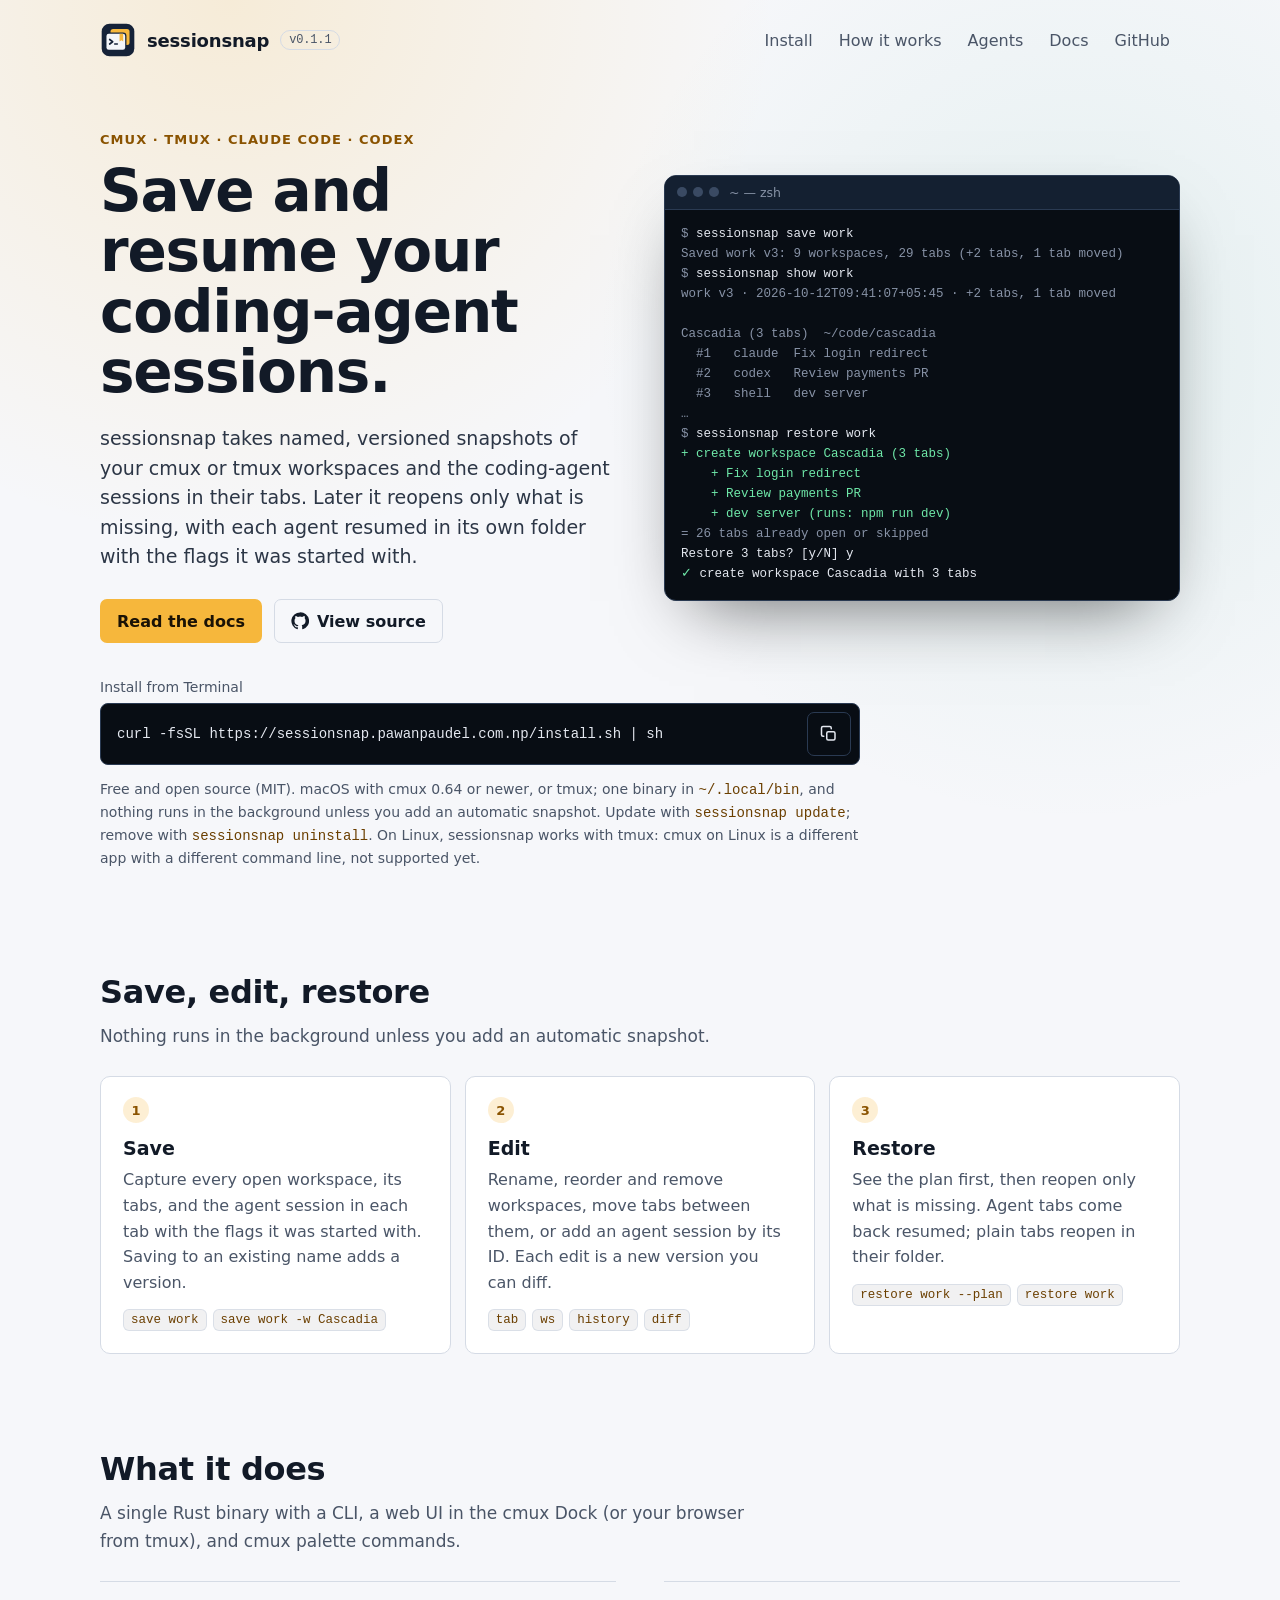
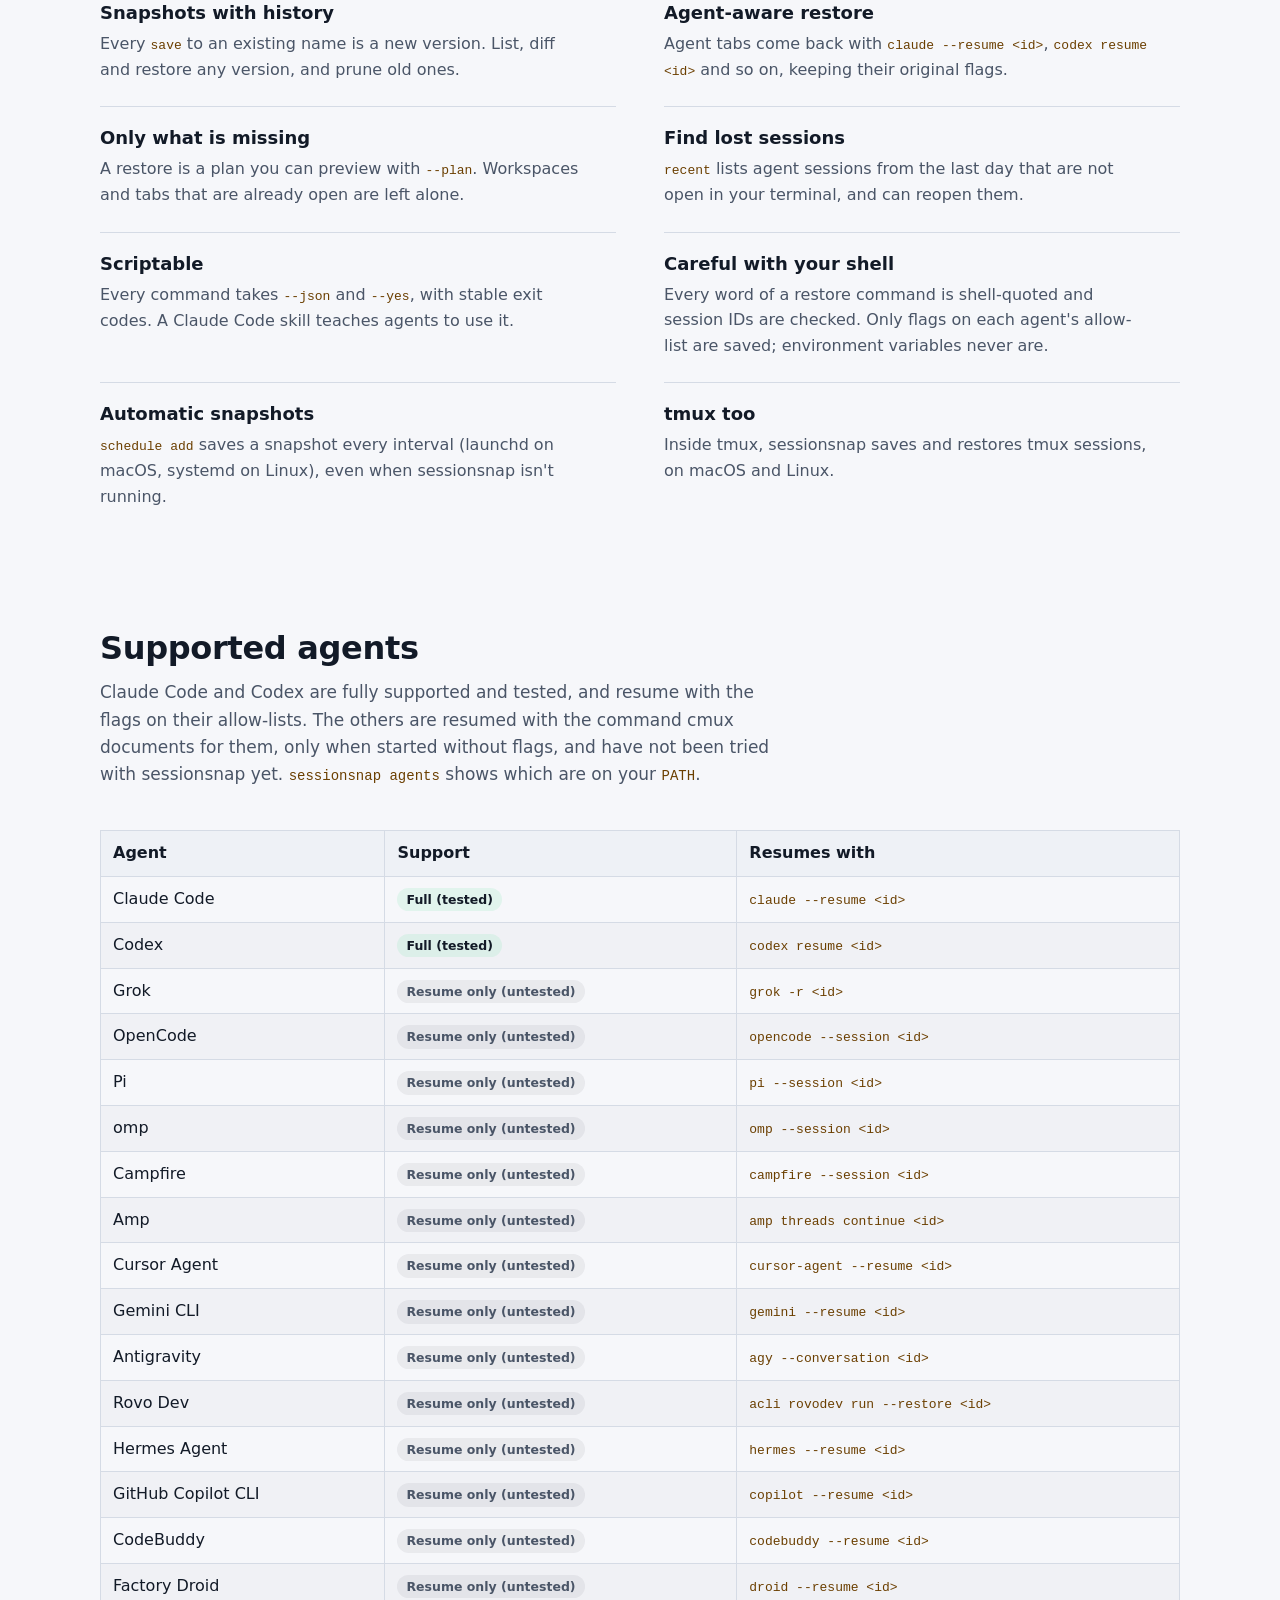
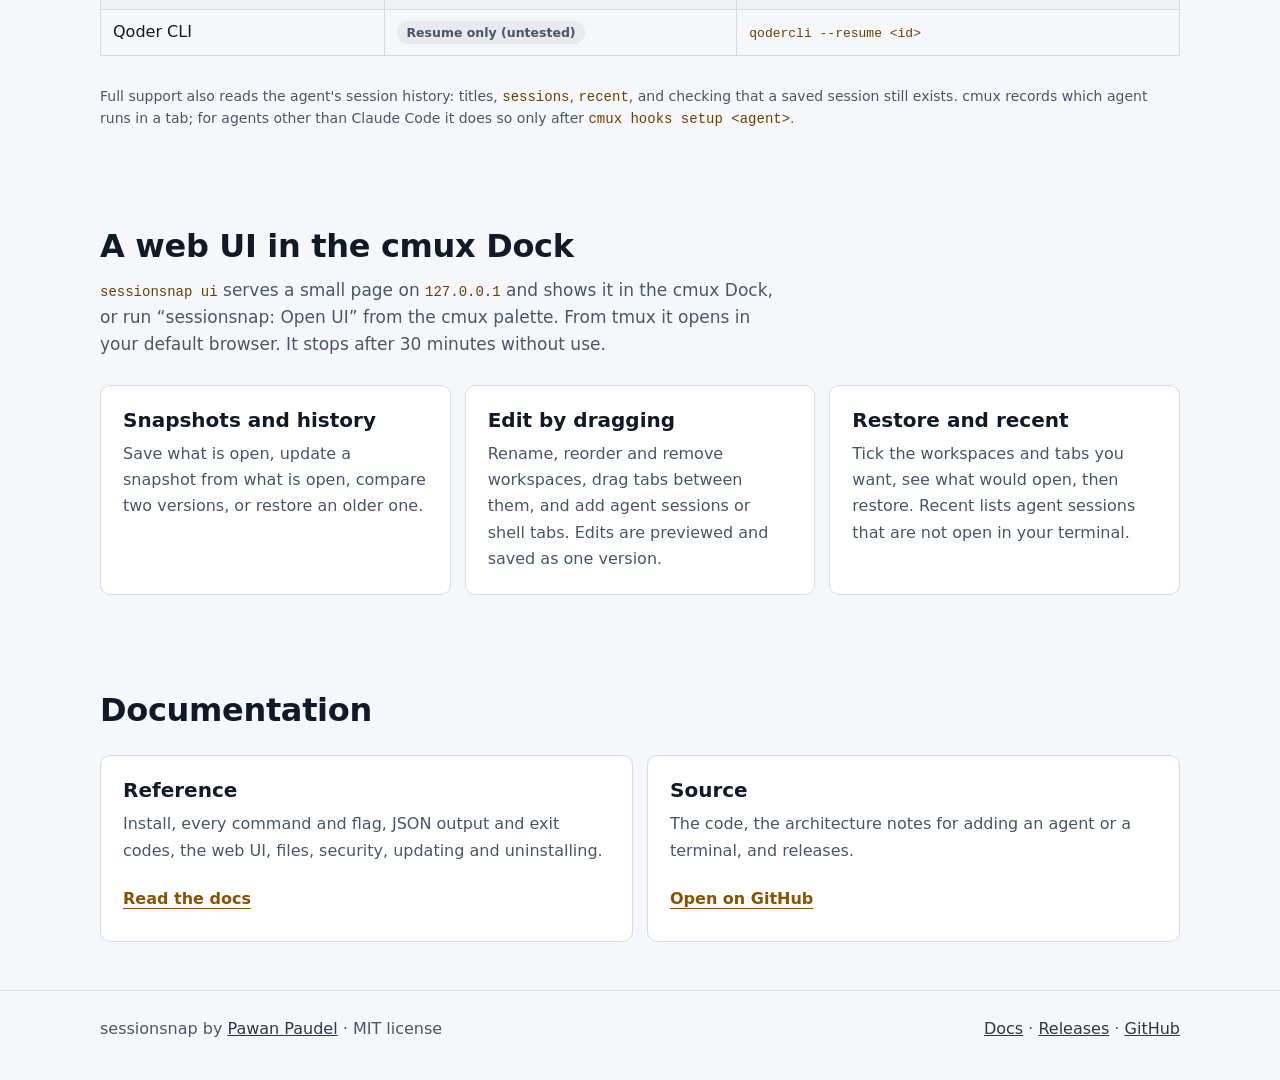
==== site/index.html @ 0aecc68f "chore: release v0.1.1" ====
<!doctype html>
<html lang="en">
  <head>
    <meta charset="utf-8" />
    <meta name="viewport" content="width=device-width, initial-scale=1" />
    <title>sessionsnap — Save and Resume Coding-Agent Sessions in cmux and tmux</title>
    <meta
      name="description"
      content="Save and resume your coding-agent sessions in cmux and tmux. Named, versioned snapshots of your workspaces and tabs that bring back only what is missing, for Claude Code, Codex and more."
    />
    <meta property="og:title" content="sessionsnap — Save and Resume Coding-Agent Sessions in cmux and tmux" />
    <meta
      property="og:description"
      content="Save and resume your coding-agent sessions in cmux and tmux. Named, versioned snapshots of your workspaces and tabs that bring back only what is missing, for Claude Code, Codex and more."
    />
    <meta property="og:type" content="website" />
    <meta property="og:image" content="https://sessionsnap.pawanpaudel.com.np/og.png" />
    <meta name="twitter:card" content="summary_large_image" />
    <meta property="og:url" content="https://sessionsnap.pawanpaudel.com.np/" />
    <link rel="canonical" href="https://sessionsnap.pawanpaudel.com.np/" />
    <meta name="twitter:title" content="sessionsnap — Save and Resume Coding-Agent Sessions in cmux and tmux" />
    <meta name="twitter:description" content="Save and resume your coding-agent sessions in cmux and tmux. Named, versioned snapshots of your workspaces and tabs that bring back only what is missing, for Claude Code, Codex and more." />
    <meta name="twitter:image" content="https://sessionsnap.pawanpaudel.com.np/og.png" />
    <meta property="og:image:alt" content="sessionsnap — save and resume your coding-agent sessions in cmux and tmux" />
    <meta name="theme-color" content="#0d1520" media="(prefers-color-scheme: dark)" />
    <meta name="theme-color" content="#f6f7fa" media="(prefers-color-scheme: light)" />
    <link rel="icon" href="favicon.svg" type="image/svg+xml" />
    <link rel="apple-touch-icon" href="apple-touch-icon.png" />
    <link rel="stylesheet" href="styles.css" />
    <script type="application/ld+json">
    {
      "@context": "https://schema.org",
      "@type": "SoftwareSourceCode",
      "name": "sessionsnap",
      "description": "Save and resume your coding-agent sessions in cmux and tmux. Named, versioned snapshots of your workspaces and tabs that bring back only what is missing, for Claude Code, Codex and more.",
      "url": "https://sessionsnap.pawanpaudel.com.np/",
      "codeRepository": "https://github.com/pawanpaudel93/sessionsnap",
      "license": "https://opensource.org/license/mit",
      "programmingLanguage": "Rust",
      "runtimePlatform": ["cmux", "tmux"],
      "operatingSystem": "macOS, Linux",
      "version": "0.1.1",
      "author": {
        "@type": "Person",
        "name": "Pawan Paudel",
        "url": "https://github.com/pawanpaudel93"
      }
    }
    </script>
  </head>
  <body>
    <a class="skip-link" href="#main">Skip to content</a>
    <header class="shell">
      <nav class="nav" aria-label="Main navigation">
        <a class="brand" href="/">
          <img src="favicon.svg" width="36" height="36" alt="" decoding="async" />
          <span>sessionsnap</span>
          <span class="version" translate="no">v0.1.1</span>
        </a>
        <div class="nav-links">
          <a href="#install">Install</a>
          <a href="#how">How it works</a>
          <a href="#agents">Agents</a>
          <a href="/docs">Docs</a>
          <a class="nav-github" href="https://github.com/pawanpaudel93/sessionsnap">GitHub</a>
        </div>
      </nav>
    </header>

    <main id="main">
      <section class="shell hero hero-split" id="install">
        <div class="hero-inner">
          <p class="eyebrow">cmux · tmux · Claude Code · Codex</p>
          <h1>Save and resume your coding-agent sessions.</h1>
          <p class="hero-copy">
            sessionsnap takes named, versioned snapshots of your cmux or tmux workspaces and the
            coding-agent sessions in their tabs. Later it reopens only what is missing, with each agent resumed in
            its own folder with the flags it was started with.
          </p>
          <div class="actions">
            <a class="button primary" href="/docs">Read the docs</a>
            <a class="button secondary" href="https://github.com/pawanpaudel93/sessionsnap">
              <svg viewBox="0 0 24 24" aria-hidden="true"><path fill="currentColor" d="M12 .5a11.5 11.5 0 0 0-3.64 22.41c.58.1.79-.25.79-.56v-2c-3.2.7-3.88-1.37-3.88-1.37-.52-1.33-1.28-1.69-1.28-1.69-1.05-.72.08-.7.08-.7 1.16.08 1.77 1.19 1.77 1.19 1.03 1.77 2.7 1.26 3.36.96.1-.75.4-1.26.73-1.55-2.55-.29-5.24-1.28-5.24-5.68 0-1.26.45-2.28 1.19-3.09-.12-.29-.52-1.46.11-3.05 0 0 .97-.31 3.17 1.18a11 11 0 0 1 5.77 0c2.2-1.49 3.17-1.18 3.17-1.18.63 1.59.23 2.76.11 3.05.74.81 1.19 1.83 1.19 3.09 0 4.41-2.69 5.38-5.26 5.67.41.36.78 1.06.78 2.14v3.17c0 .31.21.67.8.56A11.5 11.5 0 0 0 12 .5Z"/></svg>
              View source
            </a>
          </div>
        </div>

        <figure class="demo">
          <div class="term-window">
            <div class="term-bar" aria-hidden="true">
              <div class="term-dots"><span></span><span></span><span></span></div>
              <span>~ — zsh</span>
            </div>
            <pre><code translate="no"><span class="prompt">$ </span>sessionsnap save work
<span class="out">Saved work v3: 9 workspaces, 29 tabs (+2 tabs, 1 tab moved)</span>
<span class="step-2"><span class="prompt">$ </span>sessionsnap show work
<span class="out">work v3 · 2026-10-12T09:41:07+05:45 · +2 tabs, 1 tab moved

Cascadia (3 tabs)  ~/code/cascadia
  #1   claude  Fix login redirect
  #2   codex   Review payments PR
  #3   shell   dev server
…</span></span>
<span class="step-3"><span class="prompt">$ </span>sessionsnap restore work
<span class="ok">+ create workspace Cascadia (3 tabs)</span>
<span class="ok">    + Fix login redirect</span>
<span class="ok">    + Review payments PR</span>
<span class="ok">    + dev server (runs: npm run dev)</span>
<span class="out">= 26 tabs already open or skipped</span>
Restore 3 tabs? [y/N] y
<span class="ok">✓</span> create workspace Cascadia with 3 tabs</span></code></pre>
          </div>
          <figcaption class="sr-only">
            Example session: save a snapshot named work with 9 workspaces and 29 tabs, show its
            workspaces and tabs, then restore it. Only the one closed workspace is reopened, with its
            Claude Code and Codex sessions resumed; the 26 tabs already open are left alone.
          </figcaption>
        </figure>

        <div class="hero-install">
          <div class="install">
            <p class="install-label" id="install-label">Install from Terminal</p>
            <div class="command" role="group" aria-labelledby="install-label">
              <code class="desktop-command" translate="no"
                >curl -fsSL https://sessionsnap.pawanpaudel.com.np/install.sh | sh</code
              >
              <code class="mobile-command" translate="no"
                >curl -fsSL https://sessionsnap.<br />pawanpaudel.com.np/install.sh | sh</code
              >
              <button
                class="copy-button"
                type="button"
                title="Copy install command"
                aria-label="Copy install command"
                data-copy-title="Copy install command"
                data-copy-label="Install command copied."
                data-copy="curl -fsSL https://sessionsnap.pawanpaudel.com.np/install.sh | sh"
              >
                <svg class="copy-icon" viewBox="0 0 24 24" aria-hidden="true">
                  <rect x="9" y="9" width="11" height="11" rx="2" fill="none" stroke="currentColor" stroke-width="2" />
                  <path d="M5 15H4a2 2 0 0 1-2-2V4a2 2 0 0 1 2-2h9a2 2 0 0 1 2 2v1" fill="none" stroke="currentColor" stroke-linecap="round" stroke-width="2" />
                </svg>
                <svg class="check-icon" viewBox="0 0 24 24" aria-hidden="true">
                  <path d="M20 6 9 17l-5-5" fill="none" stroke="currentColor" stroke-linecap="round" stroke-linejoin="round" stroke-width="2.4" />
                </svg>
              </button>
            </div>
            <span class="copy-status" aria-live="polite"></span>
          </div>
          <p class="requirements">
            Free and open source (MIT). macOS with cmux 0.64 or newer, or tmux; one binary in
            <code translate="no">~/.local/bin</code>, and nothing runs in the background unless you
            add an automatic snapshot. Update with <code translate="no">sessionsnap update</code>; remove
            with <code translate="no">sessionsnap uninstall</code>. On Linux, sessionsnap works with tmux:
            cmux on Linux is a different app with a different command line, not supported yet.
          </p>
        </div>
      </section>

      <section class="shell section" id="how" aria-labelledby="how-title">
        <div class="section-head">
          <h2 id="how-title">Save, edit, restore</h2>
          <p>Nothing runs in the background unless you add an automatic snapshot.</p>
        </div>
        <ol class="loop">
          <li>
            <h3>Save</h3>
            <p>Capture every open workspace, its tabs, and the agent session in each tab with the flags it was started with. Saving to an existing name adds a version.</p>
            <div class="chips" translate="no"><code>save work</code><code>save work -w Cascadia</code></div>
          </li>
          <li>
            <h3>Edit</h3>
            <p>Rename, reorder and remove workspaces, move tabs between them, or add an agent session by its ID. Each edit is a new version you can diff.</p>
            <div class="chips" translate="no"><code>tab</code><code>ws</code><code>history</code><code>diff</code></div>
          </li>
          <li>
            <h3>Restore</h3>
            <p>See the plan first, then reopen only what is missing. Agent tabs come back resumed; plain tabs reopen in their folder.</p>
            <div class="chips" translate="no"><code>restore work --plan</code><code>restore work</code></div>
          </li>
        </ol>
      </section>

      <section class="shell section" id="features" aria-labelledby="features-title">
        <div class="section-head">
          <h2 id="features-title">What it does</h2>
          <p>A single Rust binary with a CLI, a web UI in the cmux Dock (or your browser from tmux), and cmux palette commands.</p>
        </div>
        <dl class="feature-list">
          <div>
            <dt>Snapshots with history</dt>
            <dd>Every <code translate="no">save</code> to an existing name is a new version. List, diff and restore any version, and prune old ones.</dd>
          </div>
          <div>
            <dt>Agent-aware restore</dt>
            <dd>Agent tabs come back with <code translate="no">claude --resume &lt;id&gt;</code>, <code translate="no">codex resume &lt;id&gt;</code> and so on, keeping their original flags.</dd>
          </div>
          <div>
            <dt>Only what is missing</dt>
            <dd>A restore is a plan you can preview with <code translate="no">--plan</code>. Workspaces and tabs that are already open are left alone.</dd>
          </div>
          <div>
            <dt>Find lost sessions</dt>
            <dd><code translate="no">recent</code> lists agent sessions from the last day that are not open in your terminal, and can reopen them.</dd>
          </div>
          <div>
            <dt>Scriptable</dt>
            <dd>Every command takes <code translate="no">--json</code> and <code translate="no">--yes</code>, with stable exit codes. A Claude Code skill teaches agents to use it.</dd>
          </div>
          <div>
            <dt>Careful with your shell</dt>
            <dd>Every word of a restore command is shell-quoted and session IDs are checked. Only flags on each agent's allow-list are saved; environment variables never are.</dd>
          </div>
          <div>
            <dt>Automatic snapshots</dt>
            <dd><code translate="no">schedule add</code> saves a snapshot every interval (launchd on macOS, systemd on Linux), even when sessionsnap isn't running.</dd>
          </div>
          <div>
            <dt>tmux too</dt>
            <dd>Inside tmux, sessionsnap saves and restores tmux sessions, on macOS and Linux.</dd>
          </div>
        </dl>
      </section>

      <section class="shell section" id="agents" aria-labelledby="agents-title">
        <div class="section-head">
          <h2 id="agents-title">Supported agents</h2>
          <p>
            Claude Code and Codex are fully supported and tested, and resume with the flags on their
            allow-lists. The others are resumed with the command cmux documents for them, only when
            started without flags, and have not been tried with sessionsnap yet.
            <code translate="no">sessionsnap agents</code> shows which are on your <code translate="no">PATH</code>.
          </p>
        </div>
        <div class="table-wrap">
          <table class="data-table">
            <thead>
              <tr><th scope="col">Agent</th><th scope="col">Support</th><th scope="col">Resumes with</th></tr>
            </thead>
            <tbody>
              <tr><td>Claude Code</td><td><span class="badge full">Full (tested)</span></td><td><code translate="no">claude --resume &lt;id&gt;</code></td></tr>
              <tr><td>Codex</td><td><span class="badge full">Full (tested)</span></td><td><code translate="no">codex resume &lt;id&gt;</code></td></tr>
              <tr><td>Grok</td><td><span class="badge resume">Resume only (untested)</span></td><td><code translate="no">grok -r &lt;id&gt;</code></td></tr>
              <tr><td>OpenCode</td><td><span class="badge resume">Resume only (untested)</span></td><td><code translate="no">opencode --session &lt;id&gt;</code></td></tr>
              <tr><td>Pi</td><td><span class="badge resume">Resume only (untested)</span></td><td><code translate="no">pi --session &lt;id&gt;</code></td></tr>
              <tr><td>omp</td><td><span class="badge resume">Resume only (untested)</span></td><td><code translate="no">omp --session &lt;id&gt;</code></td></tr>
              <tr><td>Campfire</td><td><span class="badge resume">Resume only (untested)</span></td><td><code translate="no">campfire --session &lt;id&gt;</code></td></tr>
              <tr><td>Amp</td><td><span class="badge resume">Resume only (untested)</span></td><td><code translate="no">amp threads continue &lt;id&gt;</code></td></tr>
              <tr><td>Cursor Agent</td><td><span class="badge resume">Resume only (untested)</span></td><td><code translate="no">cursor-agent --resume &lt;id&gt;</code></td></tr>
              <tr><td>Gemini CLI</td><td><span class="badge resume">Resume only (untested)</span></td><td><code translate="no">gemini --resume &lt;id&gt;</code></td></tr>
              <tr><td>Antigravity</td><td><span class="badge resume">Resume only (untested)</span></td><td><code translate="no">agy --conversation &lt;id&gt;</code></td></tr>
              <tr><td>Rovo Dev</td><td><span class="badge resume">Resume only (untested)</span></td><td><code translate="no">acli rovodev run --restore &lt;id&gt;</code></td></tr>
              <tr><td>Hermes Agent</td><td><span class="badge resume">Resume only (untested)</span></td><td><code translate="no">hermes --resume &lt;id&gt;</code></td></tr>
              <tr><td>GitHub Copilot CLI</td><td><span class="badge resume">Resume only (untested)</span></td><td><code translate="no">copilot --resume &lt;id&gt;</code></td></tr>
              <tr><td>CodeBuddy</td><td><span class="badge resume">Resume only (untested)</span></td><td><code translate="no">codebuddy --resume &lt;id&gt;</code></td></tr>
              <tr><td>Factory Droid</td><td><span class="badge resume">Resume only (untested)</span></td><td><code translate="no">droid --resume &lt;id&gt;</code></td></tr>
              <tr><td>Qoder CLI</td><td><span class="badge resume">Resume only (untested)</span></td><td><code translate="no">qodercli --resume &lt;id&gt;</code></td></tr>
            </tbody>
          </table>
        </div>
        <p class="requirements">
          Full support also reads the agent's session history: titles, <code translate="no">sessions</code>,
          <code translate="no">recent</code>, and checking that a saved session still exists. cmux records
          which agent runs in a tab; for agents other than Claude Code it does so only after
          <code translate="no">cmux hooks setup &lt;agent&gt;</code>.
        </p>
      </section>

      <section class="shell section" id="web-ui" aria-labelledby="ui-title">
        <div class="section-head">
          <h2 id="ui-title">A web UI in the cmux Dock</h2>
          <p>
            <code translate="no">sessionsnap ui</code> serves a small page on
            <code translate="no">127.0.0.1</code> and shows it in the cmux Dock, or run
            “sessionsnap: Open UI” from the cmux palette. From tmux it opens in your default browser.
            It stops after 30 minutes without use.
          </p>
        </div>
        <div class="grid">
          <div class="card">
            <h3>Snapshots and history</h3>
            <p>Save what is open, update a snapshot from what is open, compare two versions, or restore an older one.</p>
          </div>
          <div class="card">
            <h3>Edit by dragging</h3>
            <p>Rename, reorder and remove workspaces, drag tabs between them, and add agent sessions or shell tabs. Edits are previewed and saved as one version.</p>
          </div>
          <div class="card">
            <h3>Restore and recent</h3>
            <p>Tick the workspaces and tabs you want, see what would open, then restore. Recent lists agent sessions that are not open in your terminal.</p>
          </div>
        </div>
      </section>

      <section class="shell section" aria-labelledby="docs-title">
        <div class="section-head">
          <h2 id="docs-title">Documentation</h2>
        </div>
        <div class="grid two">
          <div class="card">
            <h3>Reference</h3>
            <p>Install, every command and flag, JSON output and exit codes, the web UI, files, security, updating and uninstalling.</p>
            <p class="card-action"><a href="/docs">Read the docs</a></p>
          </div>
          <div class="card">
            <h3>Source</h3>
            <p>The code, the architecture notes for adding an agent or a terminal, and releases.</p>
            <p class="card-action"><a href="https://github.com/pawanpaudel93/sessionsnap">Open on GitHub</a></p>
          </div>
        </div>
      </section>
    </main>

    <footer>
      <div class="shell">
        <span>sessionsnap by <a href="https://github.com/pawanpaudel93">Pawan Paudel</a> · MIT license</span>
        <span>
          <a href="/docs">Docs</a>
          ·
          <a href="https://github.com/pawanpaudel93/sessionsnap/releases">Releases</a>
          ·
          <a class="nav-github" href="https://github.com/pawanpaudel93/sessionsnap">GitHub</a>
        </span>
      </div>
    </footer>
    <script src="script.js"></script>
  </body>
</html>
---- site/styles.css ----
:root {
  color-scheme: light dark;
  --bg: #0d1520;
  --panel: #142031;
  --panel-soft: #111b29;
  --line: #2a3a52;
  --line-soft: rgba(42, 58, 82, 0.6);
  --text: #f3f5f9;
  --muted: #a5afc0;
  --soft: #c9d0dc;
  --hover: rgba(255, 255, 255, 0.06);
  --stripe: rgba(255, 255, 255, 0.03);
  --accent: #f6b73c;
  /* Amber reserved for text: a lighter tone on dark, a darker one on light, so small
     text stays above 4.5:1. */
  --accent-text: #f8c766;
  --accent-soft: rgba(246, 183, 60, 0.14);
  --accent-ink: #1a1205;
  --inline-code: #ffe2a6;
  --glow-a: rgba(246, 183, 60, 0.12);
  --glow-b: rgba(95, 184, 166, 0.08);
  --nav-panel: rgba(20, 32, 49, 0.72);
  /* Terminals stay dark in both themes. */
  --term-bg: #080d14;
  --term-line: #2a3a52;
  --term-bar: #142031;
  --term-text: #e4e8f0;
  --term-dim: #8792a6;
  --term-ok: #6ee7a8;
  --term-warn: #f8c766;
  --mono: "SFMono-Regular", "SF Mono", ui-monospace, Menlo, Consolas, "Liberation Mono", monospace;
  font-family:
    Inter, ui-sans-serif, system-ui, -apple-system, BlinkMacSystemFont,
    "Segoe UI", sans-serif;
}

@media (prefers-color-scheme: light) {
  :root {
    --bg: #f6f7fa;
    --panel: #ffffff;
    --panel-soft: #eef1f6;
    --line: #d5dbe5;
    --line-soft: rgba(213, 219, 229, 0.8);
    --text: #121a27;
    --muted: #4a5567;
    --soft: #2c3646;
    --hover: rgba(18, 26, 39, 0.06);
    --stripe: rgba(18, 26, 39, 0.025);
    --accent-text: #8a5300;
    --accent-soft: rgba(246, 183, 60, 0.22);
    --inline-code: #6b3f00;
    --glow-a: rgba(246, 183, 60, 0.18);
    --glow-b: rgba(95, 184, 166, 0.12);
    --nav-panel: rgba(255, 255, 255, 0.85);
  }
}

* {
  box-sizing: border-box;
}

html {
  background: var(--bg);
  scroll-behavior: smooth;
}

body {
  margin: 0;
  background:
    radial-gradient(circle at 18% 0%, var(--glow-a), transparent 34rem),
    radial-gradient(circle at 84% 8%, var(--glow-b), transparent 30rem),
    var(--bg);
  color: var(--text);
  overflow-x: hidden;
  -webkit-tap-highlight-color: rgba(246, 183, 60, 0.24);
}

a {
  color: inherit;
}

a,
.button,
.copy-button {
  touch-action: manipulation;
}

a:focus-visible,
.button:focus-visible,
.copy-button:focus-visible {
  border-radius: 7px;
  outline: 2px solid var(--accent);
  outline-offset: 3px;
}

.skip-link {
  background: var(--accent);
  border-radius: 7px;
  color: var(--accent-ink);
  font-weight: 700;
  left: 16px;
  padding: 10px 14px;
  position: absolute;
  text-decoration: none;
  top: 14px;
  transform: translateY(-160%);
  transition: transform 160ms ease;
  z-index: 10;
}

.skip-link:focus-visible {
  transform: translateY(0);
}

.shell {
  margin: 0 auto;
  width: min(1080px, calc(100% - 32px));
}

/* ---- Nav ---- */

.nav {
  align-items: center;
  display: flex;
  gap: 20px;
  justify-content: space-between;
  padding: 22px 0;
}

.brand {
  align-items: center;
  display: inline-flex;
  font-size: 18px;
  font-weight: 750;
  gap: 11px;
  letter-spacing: -0.01em;
  text-decoration: none;
}

.brand img {
  display: block;
  height: 36px;
  width: 36px;
}

.version {
  border: 1px solid var(--line);
  border-radius: 999px;
  color: var(--muted);
  font-family: var(--mono);
  font-size: 12px;
  font-weight: 500;
  padding: 2px 8px;
}

.nav-links {
  align-items: center;
  display: flex;
  gap: 6px;
}

.nav-links a {
  border-radius: 6px;
  color: var(--muted);
  padding: 8px 10px;
  text-decoration: none;
  transition: background 160ms ease, color 160ms ease;
}

.nav-links a:hover {
  background: var(--hover);
  color: var(--text);
}

.nav-links a[aria-current="page"] {
  background: var(--accent-soft);
  color: var(--text);
}

#install,
.section[id],
.doc-section {
  /* Anchor jumps land below the nav with breathing room. */
  scroll-margin-top: 80px;
}

/* ---- Hero ---- */

.hero {
  padding: 52px 0 56px;
}

.hero.compact {
  padding-bottom: 28px;
}

.hero-inner {
  max-width: 760px;
}

.eyebrow {
  color: var(--accent-text);
  font-size: 13px;
  font-weight: 800;
  letter-spacing: 0.08em;
  margin: 0 0 14px;
  text-transform: uppercase;
}

.eyebrow a {
  text-underline-offset: 3px;
}

h1 {
  font-size: clamp(40px, 7vw, 68px);
  letter-spacing: -0.02em;
  line-height: 1.02;
  margin: 0 0 22px;
  overflow-wrap: anywhere;
  text-wrap: balance;
}

.hero-split h1 {
  font-size: clamp(38px, 5vw, 58px);
  line-height: 1.04;
}

.hero-copy {
  color: var(--soft);
  font-size: 19px;
  line-height: 1.55;
  margin: 0 0 28px;
  max-width: 640px;
}

.hero-copy code {
  font-size: 0.85em;
}

.actions {
  align-items: center;
  display: flex;
  flex-wrap: wrap;
  gap: 12px;
}

.button {
  align-items: center;
  border: 1px solid transparent;
  border-radius: 7px;
  display: inline-flex;
  font-weight: 700;
  gap: 8px;
  min-height: 44px;
  padding: 0 16px;
  text-decoration: none;
  transition:
    filter 180ms ease,
    transform 120ms ease,
    background 180ms ease;
}

.button.primary {
  background: var(--accent);
  color: var(--accent-ink);
}

.button.secondary {
  border-color: var(--line);
  color: var(--text);
}

.button.secondary:hover {
  background: var(--hover);
}

.button:hover {
  filter: brightness(1.05);
}

.button:active {
  transform: translateY(1px);
}

.button.primary:focus-visible {
  /* The shared outline is amber-on-amber against this fill, so switch it to
     the text colour and add an inner ring. */
  box-shadow: inset 0 0 0 2px var(--accent-ink);
  outline-color: var(--text);
}

.button svg {
  height: 18px;
  width: 18px;
}

.requirements {
  color: var(--muted);
  font-size: 14px;
  line-height: 1.55;
  margin: 14px 0 0;
}

.install {
  container-type: inline-size;
  margin-top: 26px;
  max-width: 760px;
}

.install-label {
  color: var(--muted);
  font-size: 14px;
  margin: 0 0 8px;
}

/* ---- Code ---- */

.command {
  align-items: center;
  background: var(--term-bg);
  border: 1px solid var(--term-line);
  border-radius: 8px;
  display: grid;
  gap: 12px;
  grid-template-columns: minmax(0, 1fr) auto;
  padding: 8px 8px 8px 16px;
}

code {
  color: var(--inline-code);
  font-family: var(--mono);
  font-size: 14px;
  font-variant-numeric: tabular-nums;
}

.command code,
.code-panel code,
.term-window code {
  color: var(--term-text);
}

.prompt {
  color: var(--term-dim);
  user-select: none;
}

.comment {
  color: var(--term-dim);
}

.command code {
  display: block;
  overflow-x: auto;
  scrollbar-width: thin;
  white-space: nowrap;
}

.command .mobile-command {
  display: none;
}

.copy-button {
  align-items: center;
  background: transparent;
  border: 1px solid var(--term-line);
  border-radius: 7px;
  color: var(--term-text);
  cursor: pointer;
  display: inline-flex;
  flex: none;
  height: 44px;
  justify-content: center;
  padding: 0;
  transition:
    background 180ms ease,
    border-color 180ms ease,
    color 180ms ease;
  width: 44px;
}

.copy-button:hover {
  background: rgba(255, 255, 255, 0.08);
}

.copy-button svg {
  height: 18px;
  width: 18px;
}

.copy-button .check-icon {
  display: none;
}

.copy-button.is-copied {
  border-color: rgba(110, 231, 168, 0.7);
  color: var(--term-ok);
}

.copy-button.is-copied .copy-icon {
  display: none;
}

.copy-button.is-copied .check-icon {
  display: block;
}

.copy-status,
.sr-only {
  border: 0;
  clip: rect(0 0 0 0);
  clip-path: inset(50%);
  height: 1px;
  margin: -1px;
  overflow: hidden;
  padding: 0;
  position: absolute;
  white-space: nowrap;
  width: 1px;
}

.code-panel {
  background: var(--term-bg);
  border: 1px solid var(--term-line);
  border-radius: 8px;
  margin: 16px 0;
  max-width: 100%;
  overflow: hidden;
  position: relative;
}

.code-panel pre {
  margin: 0;
  max-width: 100%;
  overflow-x: auto;
  padding: 15px 64px 15px 16px;
  scrollbar-width: thin;
}

.code-panel code {
  display: block;
  font-size: 13.5px;
  line-height: 1.6;
  white-space: pre;
}

/* script.js adds a copy button to each code panel. */
.code-panel .copy-button {
  background: var(--term-bg);
  height: 36px;
  opacity: 0.75;
  position: absolute;
  right: 8px;
  top: 8px;
  width: 36px;
}

.code-panel:hover .copy-button,
.code-panel .copy-button:focus-visible,
.code-panel .copy-button.is-copied {
  opacity: 1;
}

.code-panel .copy-button svg {
  height: 16px;
  width: 16px;
}

/* Output lines in terminal samples. */
.out {
  color: var(--term-dim);
}

.ok {
  color: var(--term-ok);
}

.hl {
  color: var(--term-warn);
}

/* ---- Sections ---- */

.section {
  padding: 48px 0;
}

.section-head {
  margin-bottom: 26px;
  max-width: 680px;
}

.section h2,
.doc-section h2 {
  font-size: 32px;
  letter-spacing: -0.01em;
  margin: 0 0 12px;
  text-wrap: balance;
}

.section-head p {
  color: var(--muted);
  font-size: 17px;
  line-height: 1.6;
  margin: 0;
}

.grid {
  display: grid;
  gap: 14px;
  grid-template-columns: repeat(3, minmax(0, 1fr));
}

.grid.two {
  grid-template-columns: repeat(2, minmax(0, 1fr));
}

.card {
  background: var(--panel);
  border: 1px solid var(--line);
  border-radius: 10px;
  display: flex;
  flex-direction: column;
  min-width: 0;
  padding: 22px;
}

.card h3 {
  font-size: 20px;
  margin: 0 0 9px;
}

.card p,
.doc-section p,
.doc-section li {
  color: var(--muted);
  line-height: 1.65;
}

.doc-section p,
.doc-section ul,
.doc-section ol {
  /* Cap the measure for readability on wide viewports. */
  max-width: 72ch;
}

.card p {
  margin: 0;
}

.card ul {
  color: var(--muted);
  line-height: 1.6;
  margin: 12px 0 0;
  padding-left: 20px;
}

.card-action {
  margin-top: auto !important;
  padding-top: 16px;
}

.card-action a,
.inline-link,
.section-head p a,
.card p a,
.doc-section p a,
.doc-section li a,
.doc-section td a {
  color: var(--accent-text);
  font-weight: 650;
  text-decoration-thickness: 1px;
  text-underline-offset: 4px;
}

.card-action a {
  border-radius: 6px;
  display: inline-flex;
  font-weight: 700;
  padding: 6px 0;
}

/* ---- The save → edit → restore loop: three numbered steps ---- */

.loop {
  counter-reset: step;
  display: grid;
  gap: 14px;
  grid-template-columns: repeat(3, minmax(0, 1fr));
  list-style: none;
  margin: 0;
  padding: 0;
}

.loop li {
  background: var(--panel);
  border: 1px solid var(--line);
  border-radius: 10px;
  counter-increment: step;
  min-width: 0;
  padding: 20px 22px 22px;
}

.loop li::before {
  align-items: center;
  background: var(--accent-soft);
  border-radius: 999px;
  color: var(--accent-text);
  content: counter(step);
  display: inline-flex;
  font-size: 13px;
  font-weight: 800;
  height: 26px;
  justify-content: center;
  margin-bottom: 14px;
  width: 26px;
}

.loop h3 {
  font-size: 19px;
  margin: 0 0 8px;
}

.loop p {
  color: var(--muted);
  line-height: 1.6;
  margin: 0 0 14px;
}

.chips {
  display: flex;
  flex-wrap: wrap;
  gap: 6px;
}

.chips code {
  background: var(--hover);
  border: 1px solid var(--line-soft);
  border-radius: 6px;
  font-size: 12.5px;
  padding: 3px 7px;
}

/* ---- Feature list: a two-column definition list, not a card grid ---- */

.feature-list {
  display: grid;
  gap: 0 48px;
  grid-template-columns: repeat(2, minmax(0, 1fr));
  margin: 0;
}

.feature-list > div {
  border-top: 1px solid var(--line);
  padding: 20px 0 24px;
}

.feature-list dt {
  font-size: 18px;
  font-weight: 700;
  margin-bottom: 8px;
}

.feature-list dd {
  color: var(--muted);
  line-height: 1.6;
  margin: 0;
  max-width: 48ch;
}

.feature-list dd code {
  font-size: 13px;
}

/* ---- Tables ---- */

.table-wrap {
  max-width: 100%;
  overflow-x: auto;
}

.data-table {
  border-collapse: collapse;
  color: var(--muted);
  margin: 16px 0;
  width: 100%;
}

.data-table th,
.data-table td {
  border: 1px solid var(--line);
  line-height: 1.55;
  padding: 10px 12px;
  text-align: left;
  vertical-align: top;
}

.data-table tbody tr:nth-child(even) {
  background: var(--stripe);
}

.data-table th {
  background: var(--panel-soft);
  color: var(--text);
}

.data-table td:first-child {
  color: var(--text);
}

.data-table code {
  font-size: 13px;
}

.data-table td:first-child code {
  white-space: nowrap;
}

.badge {
  border-radius: 999px;
  display: inline-block;
  font-size: 12.5px;
  font-weight: 700;
  padding: 2px 9px;
  white-space: nowrap;
}

.badge.full {
  background: rgba(110, 231, 168, 0.16);
  color: var(--text);
}

.badge.resume {
  background: var(--hover);
  color: var(--muted);
}

/* ---- Doc pages ---- */

.doc-layout {
  display: grid;
  gap: 40px;
  grid-template-columns: minmax(0, 1fr) 220px;
  padding-bottom: 56px;
}

.doc-main {
  grid-column: 1;
  grid-row: 1;
  min-width: 0;
}

.doc-nav {
  align-self: start;
  background: var(--nav-panel);
  border: 1px solid var(--line);
  border-radius: 10px;
  grid-column: 2;
  grid-row: 1;
  max-height: calc(100vh - 36px);
  overflow-y: auto;
  padding: 16px;
  position: sticky;
  top: 18px;
}

.doc-nav strong {
  display: block;
  font-size: 14px;
  margin-bottom: 8px;
}

.doc-nav a {
  border-radius: 6px;
  color: var(--muted);
  display: block;
  font-size: 14.5px;
  padding: 7px 8px;
  text-decoration: none;
  transition: background 160ms ease, color 160ms ease;
}

.doc-nav a:hover {
  background: var(--hover);
  color: var(--text);
}

.doc-nav a.is-active {
  background: var(--accent-soft);
  color: var(--text);
}

.doc-section {
  margin-bottom: 44px;
}

.doc-section h3 {
  font-size: 20px;
  margin: 28px 0 10px;
}

.doc-section + .doc-section {
  border-top: 1px solid var(--line-soft);
  padding-top: 38px;
}

.doc-section ul,
.doc-section ol {
  padding-left: 20px;
}

.doc-section li + li {
  margin-top: 6px;
}

.doc-section strong {
  color: var(--text);
}

.callout {
  background: var(--accent-soft);
  border: 1px solid rgba(246, 183, 60, 0.45);
  border-radius: 8px;
  margin: 16px 0;
  max-width: 72ch;
  padding: 12px 16px;
}

.callout p {
  color: var(--soft);
  margin: 0;
}

/* ---- Footer ---- */

footer {
  border-top: 1px solid var(--line);
  color: var(--muted);
  padding: 28px 0 42px;
}

footer .shell {
  display: flex;
  flex-wrap: wrap;
  gap: 12px;
  justify-content: space-between;
}

footer a {
  color: var(--soft);
}

/* ---- Home hero: copy on the left, a terminal session on the right ---- */

.hero-split {
  align-items: center;
  display: grid;
  gap: 48px;
  grid-template-columns: minmax(0, 1fr) minmax(0, 1fr);
  row-gap: 36px;
}

.demo {
  margin: 0;
  min-width: 0;
}

/* The install row spans both hero columns so the one-liner fits on one line. */
.hero-install {
  grid-column: 1 / -1;
  min-width: 0;
}

.hero-install .install {
  margin-top: 0;
}

.hero-install .requirements {
  max-width: 760px;
}

.term-window {
  background: var(--term-bg);
  border: 1px solid var(--term-line);
  border-radius: 12px;
  box-shadow: 0 30px 70px -30px rgba(0, 0, 0, 0.6);
  overflow: hidden;
}

.term-bar {
  align-items: center;
  background: var(--term-bar);
  border-bottom: 1px solid var(--term-line);
  color: var(--term-dim);
  display: flex;
  font-size: 12.5px;
  gap: 10px;
  padding: 9px 12px;
}

.term-dots {
  display: flex;
  gap: 6px;
}

.term-dots span {
  background: #3a4a63;
  border-radius: 50%;
  height: 10px;
  width: 10px;
}

.term-window pre {
  margin: 0;
  overflow-x: auto;
  padding: 14px 16px 16px;
  scrollbar-width: thin;
}

.term-window code {
  display: block;
  font-size: 12.5px;
  line-height: 1.6;
  white-space: pre;
}

/* One orchestrated moment on load: the three commands appear in turn.
   Disabled for reduced motion below. */
@media (prefers-reduced-motion: no-preference) {
  .term-window .step-2 {
    animation: fade-in 300ms ease 700ms both;
  }

  .term-window .step-3 {
    animation: fade-in 300ms ease 1400ms both;
  }
}

@keyframes fade-in {
  from { opacity: 0; }
  to { opacity: 1; }
}

/* ---- Responsive ---- */

@media (max-width: 960px) {
  .grid,
  .grid.two,
  .loop {
    grid-template-columns: 1fr;
  }
}

@media (max-width: 860px) {
  .doc-layout {
    gap: 28px;
    grid-template-columns: 1fr;
  }

  .doc-nav,
  .doc-main {
    grid-column: 1;
    grid-row: auto;
  }

  /* On narrow screens the page index sits above the content as a wrapping
     row of links rather than a tall sticky list. */
  .doc-nav {
    max-height: none;
    position: static;
  }

  .doc-nav .doc-nav-links {
    display: flex;
    flex-wrap: wrap;
    gap: 4px;
  }

  .doc-nav a {
    background: var(--hover);
    display: inline-flex;
  }

  .hero-split {
    gap: 32px;
    grid-template-columns: 1fr;
  }

  /* On one column the install command comes before the terminal sample. */
  .hero-install {
    order: 1;
  }

  .demo {
    order: 2;
  }
}

@media (max-width: 760px) {
  .nav {
    align-items: flex-start;
    flex-direction: column;
    gap: 10px;
  }

  .nav-links {
    flex-wrap: wrap;
    margin-left: -10px;
    row-gap: 2px;
  }

  .nav-links a {
    /* WCAG 2.5.5 hit area on touch. */
    align-items: center;
    display: inline-flex;
    min-height: 44px;
    padding: 11px 10px;
  }

  .hero {
    padding: 28px 0 40px;
  }

  .hero.compact {
    padding-bottom: 16px;
  }

  .section {
    padding: 36px 0;
  }

  .feature-list {
    grid-template-columns: 1fr;
  }

  footer .shell {
    flex-direction: column;
  }

  /* Doc tables are name → description. On phones each row stacks (name above
     description) instead of squeezing columns. */
  .data-table.stack,
  .data-table.stack tbody,
  .data-table.stack tr,
  .data-table.stack td {
    display: block;
    width: 100%;
  }

  .data-table.stack {
    border: 1px solid var(--line);
    border-radius: 8px;
    overflow: hidden;
  }

  .data-table.stack thead {
    border: 0;
    clip: rect(0 0 0 0);
    clip-path: inset(50%);
    height: 1px;
    overflow: hidden;
    position: absolute;
    width: 1px;
  }

  .data-table.stack tr + tr {
    border-top: 1px solid var(--line);
  }

  .data-table.stack td {
    border: 0;
    padding: 4px 14px;
  }

  .data-table.stack td:first-child {
    font-weight: 600;
    padding-top: 12px;
  }

  .data-table.stack td:last-child {
    padding-bottom: 12px;
  }

  .data-table.stack code,
  .data-table.stack td:first-child code {
    overflow-wrap: anywhere;
    white-space: normal;
  }
}

@media (max-width: 480px) {
  .section h2,
  .doc-section h2 {
    font-size: 27px;
  }

  .hero-copy {
    font-size: 17px;
  }

  .doc-section {
    margin-bottom: 36px;
  }

  .doc-section + .doc-section {
    padding-top: 30px;
  }

  .actions .button {
    flex: 1 1 auto;
    justify-content: center;
  }

  /* Keeps the nav on one row; the hero button and footer link to GitHub. */
  .nav-links .nav-github {
    display: none;
  }

  .term-window code {
    font-size: 11px;
  }

  .data-table th,
  .data-table td {
    padding: 8px 9px;
  }

  /* Long commands and URLs in prose break instead of widening the page. */
  .doc-section p code,
  .doc-section li code {
    overflow-wrap: anywhere;
  }

  /* Lets the agents table fit a phone instead of scrolling sideways. */
  .badge {
    white-space: normal;
  }

  .data-table code {
    overflow-wrap: anywhere;
  }
}

@media (prefers-reduced-motion: reduce) {
  html {
    scroll-behavior: auto;
  }

  *,
  *::before,
  *::after {
    animation-duration: 0.001ms !important;
    animation-iteration-count: 1 !important;
    transition-duration: 0.001ms !important;
  }

  .button:active {
    transform: none;
  }
}

/* The one-line install command needs ~600px; in a narrower box show the
   pre-broken version instead of clipping it. */
@container (max-width: 600px) {
  .command .desktop-command {
    display: none;
  }

  .command .mobile-command {
    display: block;
    font-size: clamp(11px, 3.05vw, 13.5px);
    line-height: 1.55;
    overflow-wrap: anywhere;
    white-space: normal;
  }
}
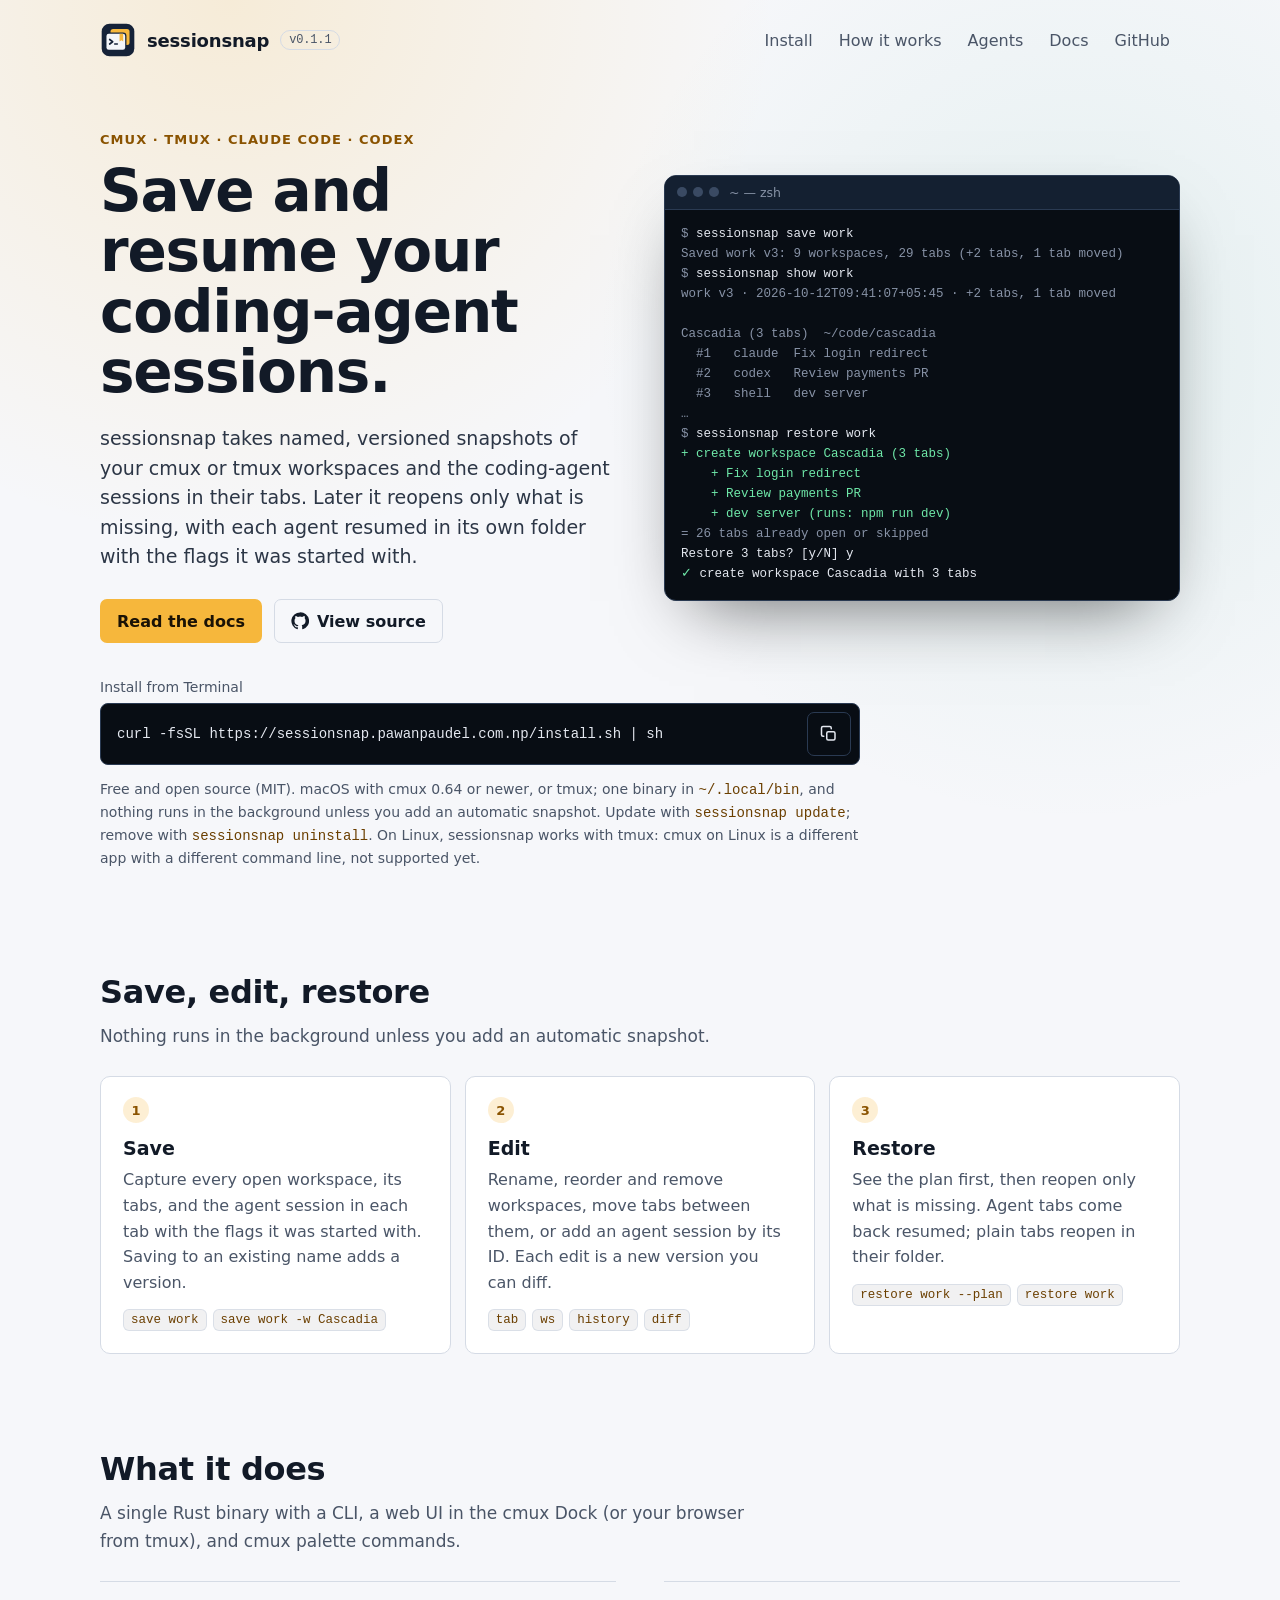
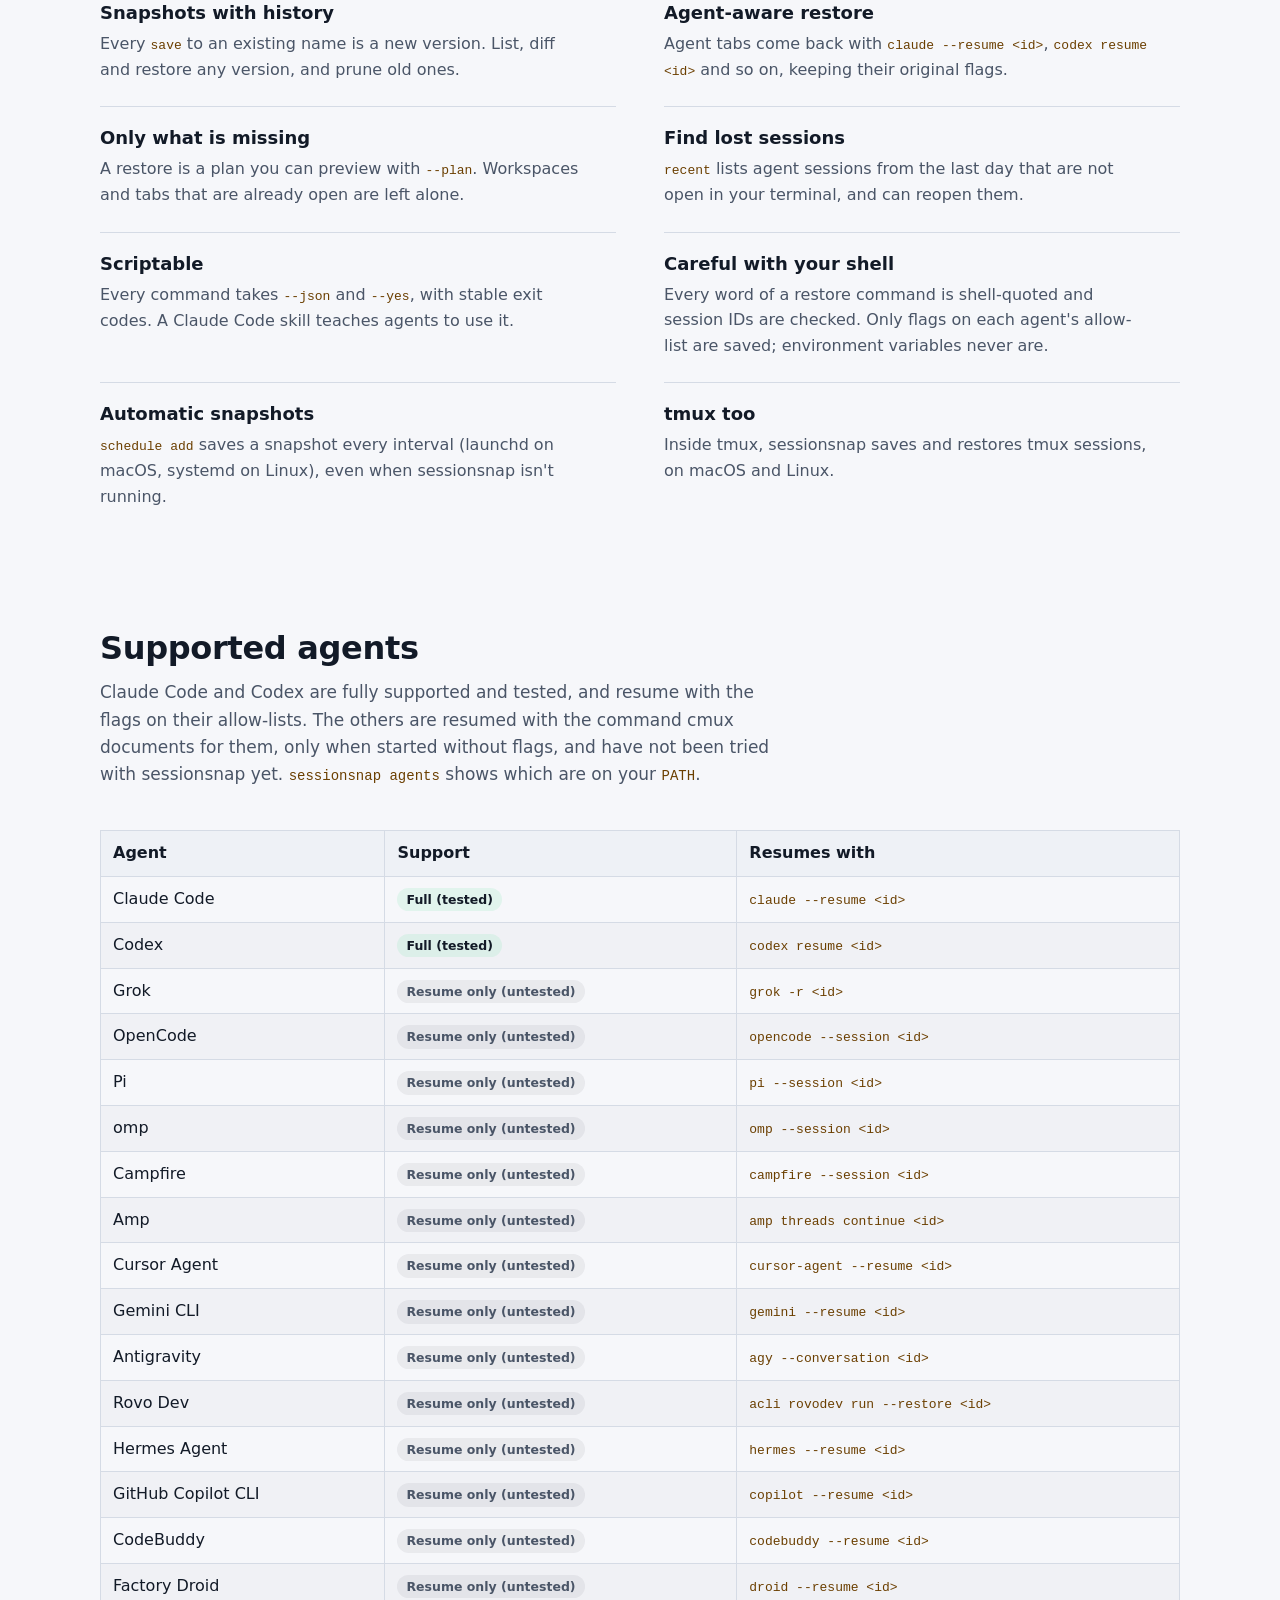
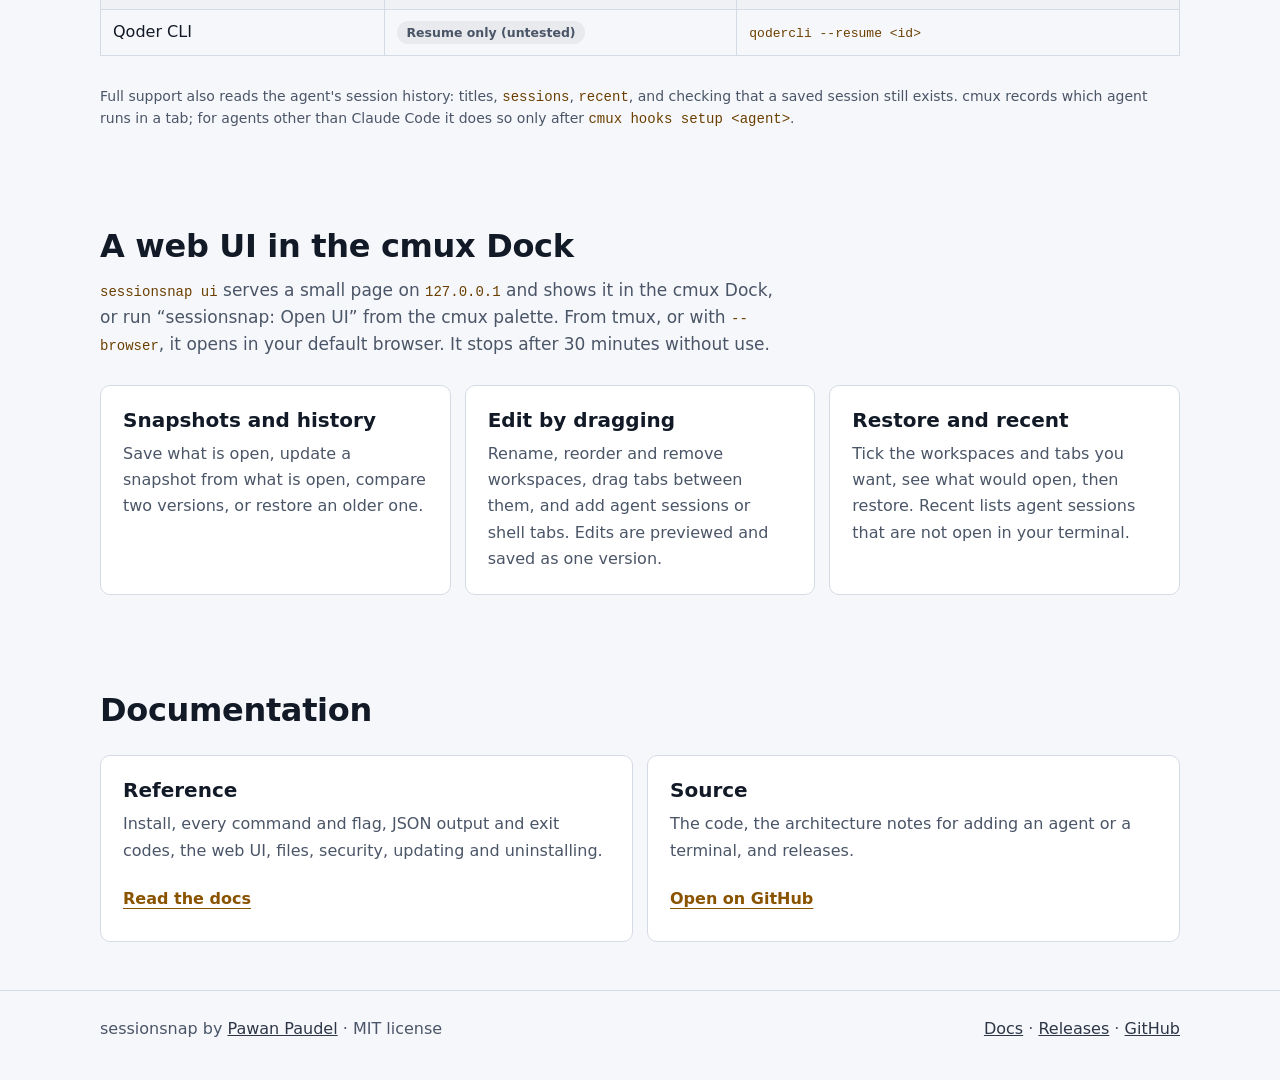
==== commit 8b0b36a6: "feat(ui): open the cmux ui in the browser too, with a favicon sessionsnap ui --browser shows the pag" ====
--- a/site/index.html
+++ b/site/index.html
@@ -273,7 +273,7 @@
           <p>
             <code translate="no">sessionsnap ui</code> serves a small page on
             <code translate="no">127.0.0.1</code> and shows it in the cmux Dock, or run
-            “sessionsnap: Open UI” from the cmux palette. From tmux it opens in your default browser.
+            “sessionsnap: Open UI” from the cmux palette. From tmux, or with <code translate="no">--browser</code>, it opens in your default browser.
             It stops after 30 minutes without use.
           </p>
         </div>
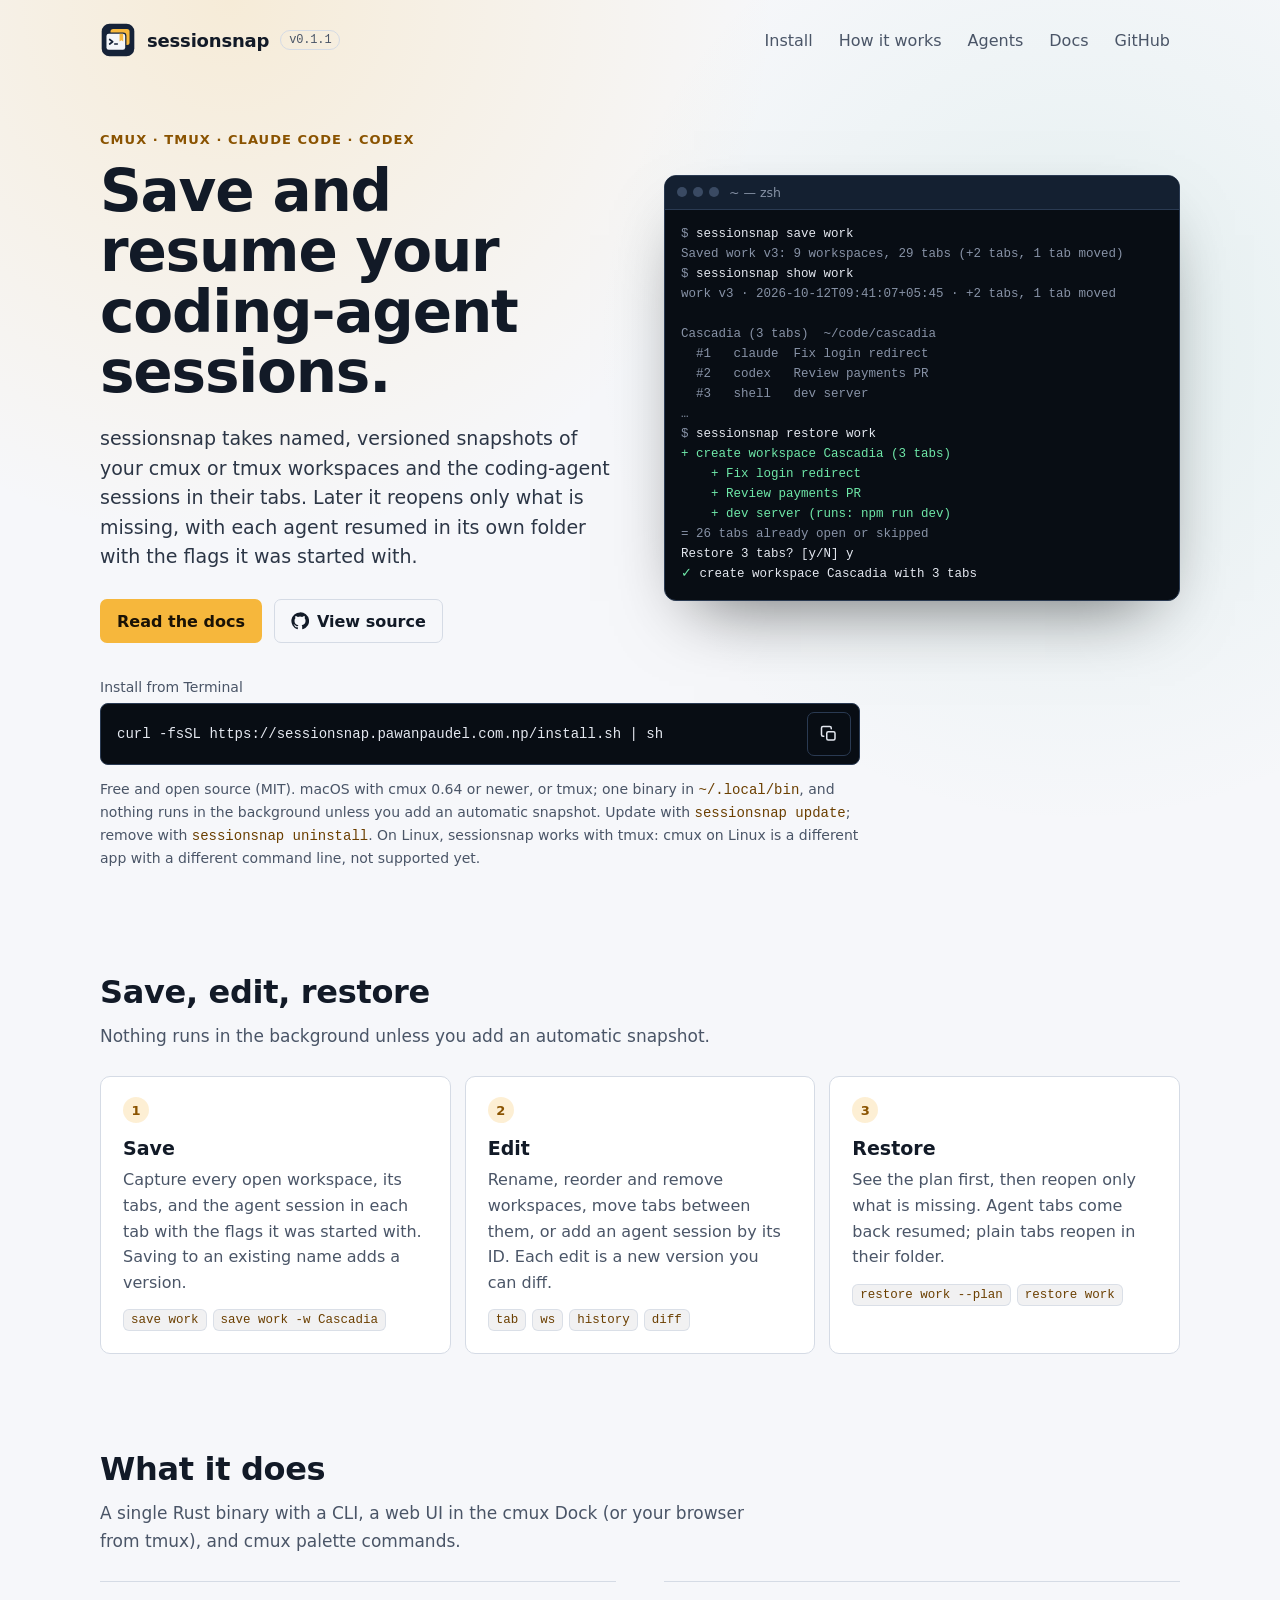
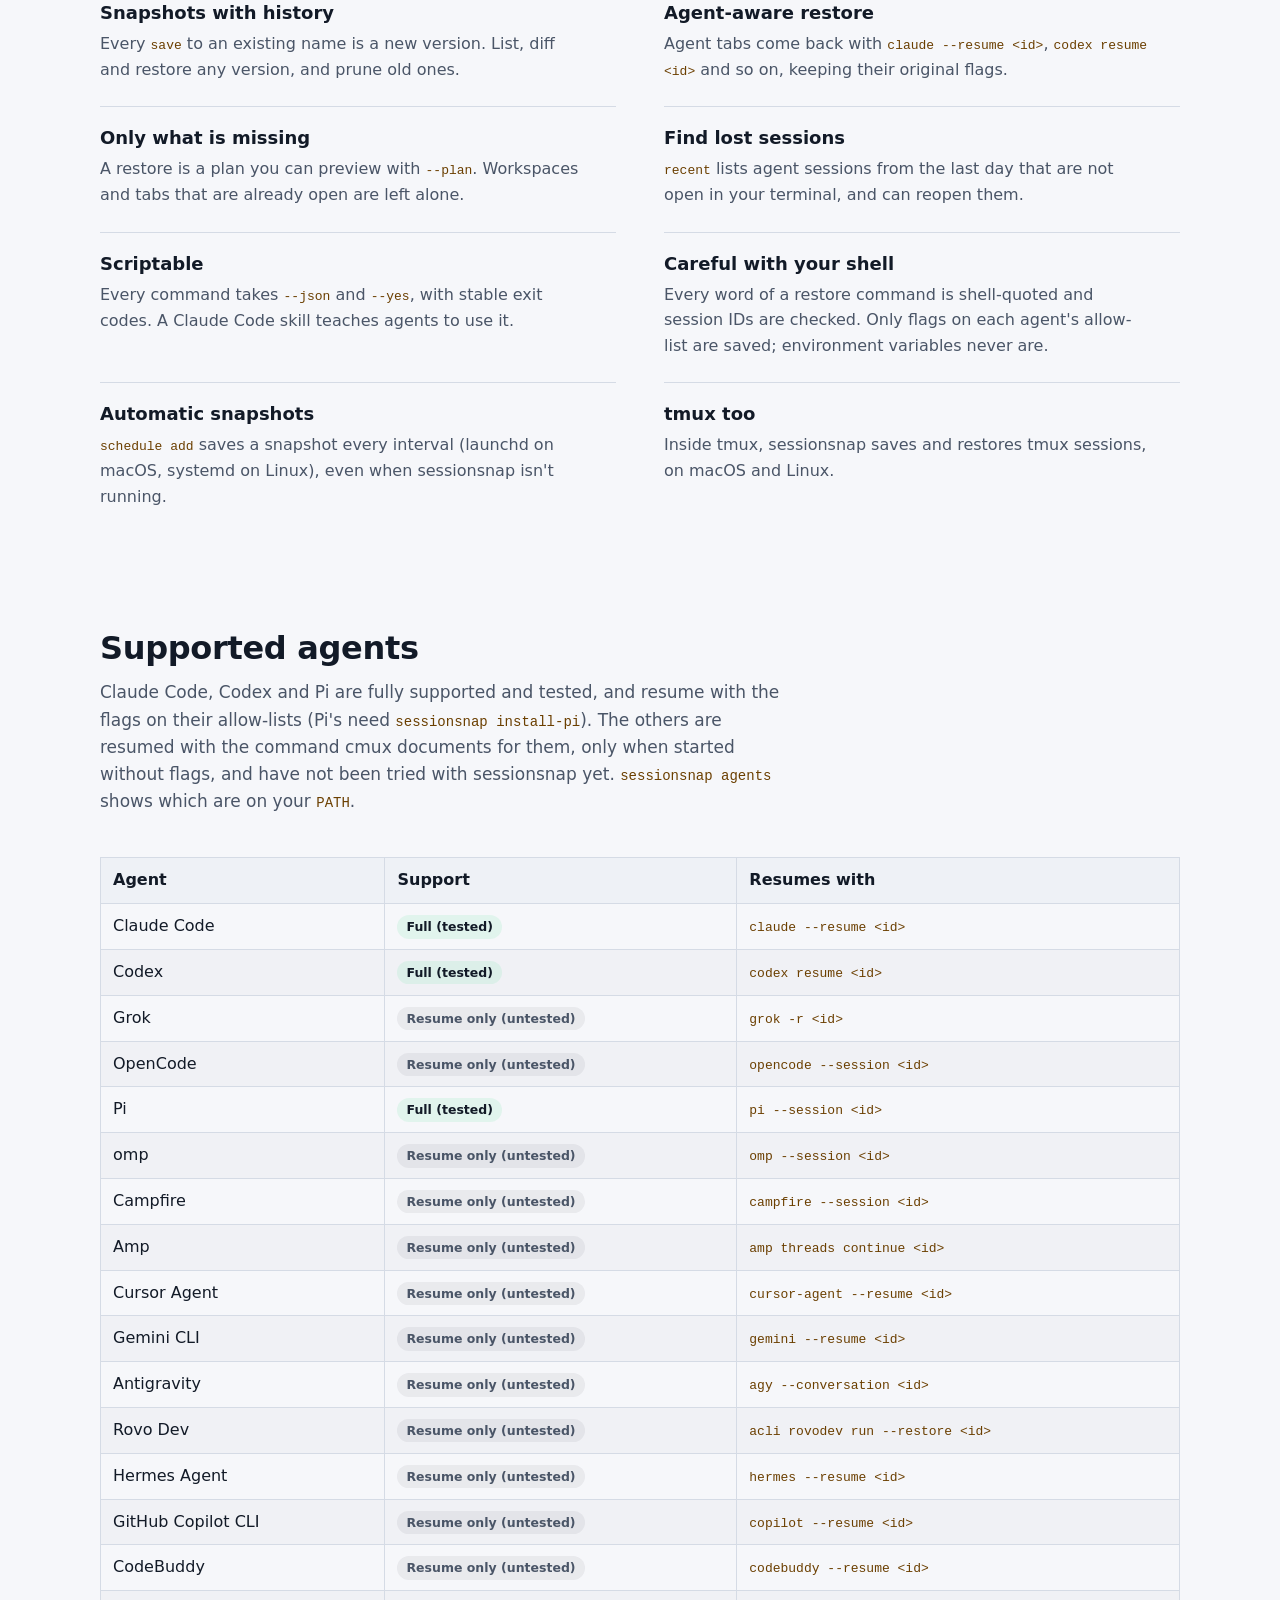
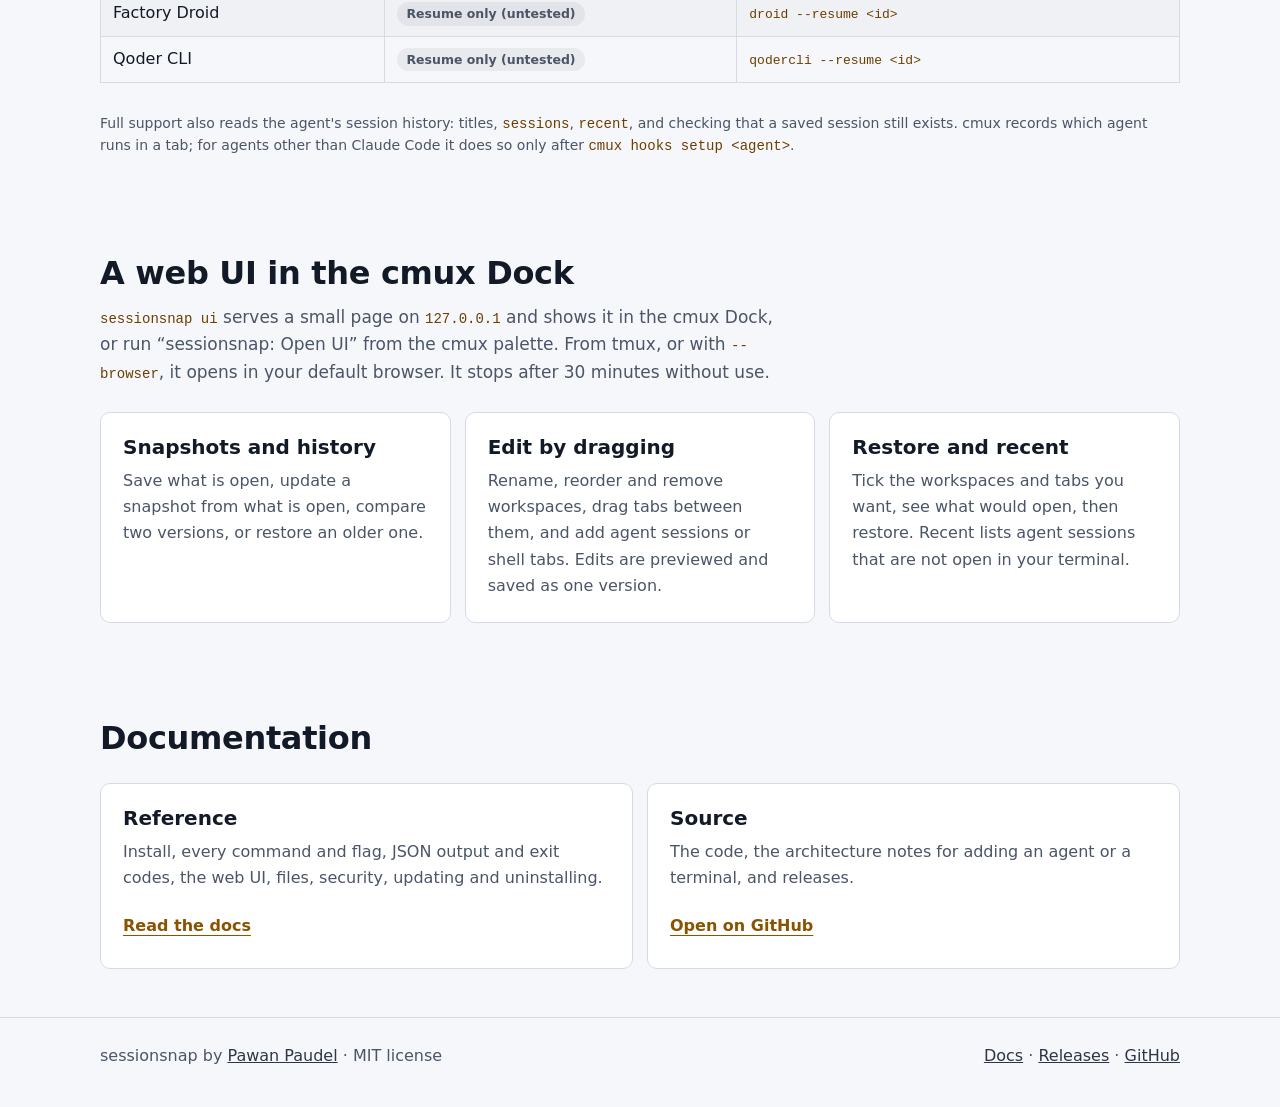
==== commit 89feb600: "chore: merge pi support and agent checks" ====
--- a/site/index.html
+++ b/site/index.html
@@ -227,8 +227,8 @@
         <div class="section-head">
           <h2 id="agents-title">Supported agents</h2>
           <p>
-            Claude Code and Codex are fully supported and tested, and resume with the flags on their
-            allow-lists. The others are resumed with the command cmux documents for them, only when
+            Claude Code, Codex and Pi are fully supported and tested, and resume with the flags on their
+            allow-lists (Pi's need <code translate="no">sessionsnap install-pi</code>). The others are resumed with the command cmux documents for them, only when
             started without flags, and have not been tried with sessionsnap yet.
             <code translate="no">sessionsnap agents</code> shows which are on your <code translate="no">PATH</code>.
           </p>
@@ -243,7 +243,7 @@
               <tr><td>Codex</td><td><span class="badge full">Full (tested)</span></td><td><code translate="no">codex resume &lt;id&gt;</code></td></tr>
               <tr><td>Grok</td><td><span class="badge resume">Resume only (untested)</span></td><td><code translate="no">grok -r &lt;id&gt;</code></td></tr>
               <tr><td>OpenCode</td><td><span class="badge resume">Resume only (untested)</span></td><td><code translate="no">opencode --session &lt;id&gt;</code></td></tr>
-              <tr><td>Pi</td><td><span class="badge resume">Resume only (untested)</span></td><td><code translate="no">pi --session &lt;id&gt;</code></td></tr>
+              <tr><td>Pi</td><td><span class="badge full">Full (tested)</span></td><td><code translate="no">pi --session &lt;id&gt;</code></td></tr>
               <tr><td>omp</td><td><span class="badge resume">Resume only (untested)</span></td><td><code translate="no">omp --session &lt;id&gt;</code></td></tr>
               <tr><td>Campfire</td><td><span class="badge resume">Resume only (untested)</span></td><td><code translate="no">campfire --session &lt;id&gt;</code></td></tr>
               <tr><td>Amp</td><td><span class="badge resume">Resume only (untested)</span></td><td><code translate="no">amp threads continue &lt;id&gt;</code></td></tr>
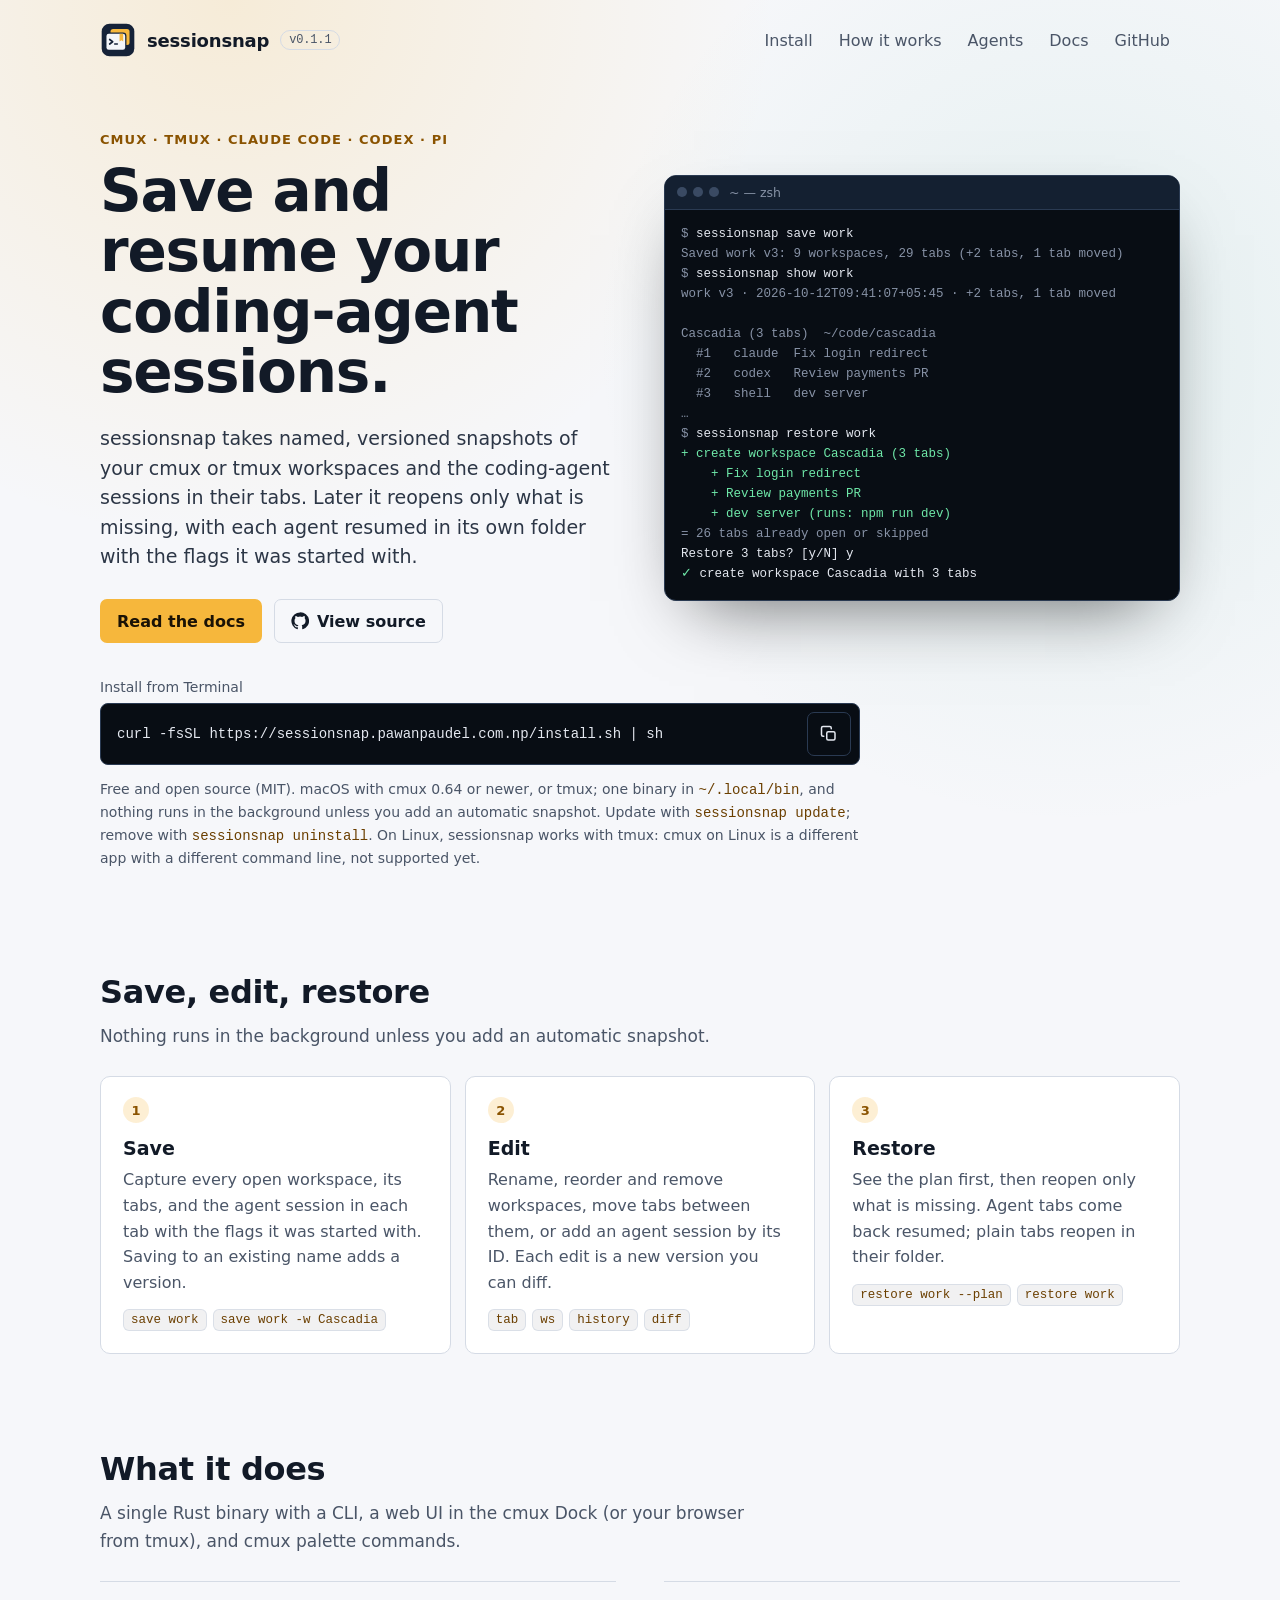
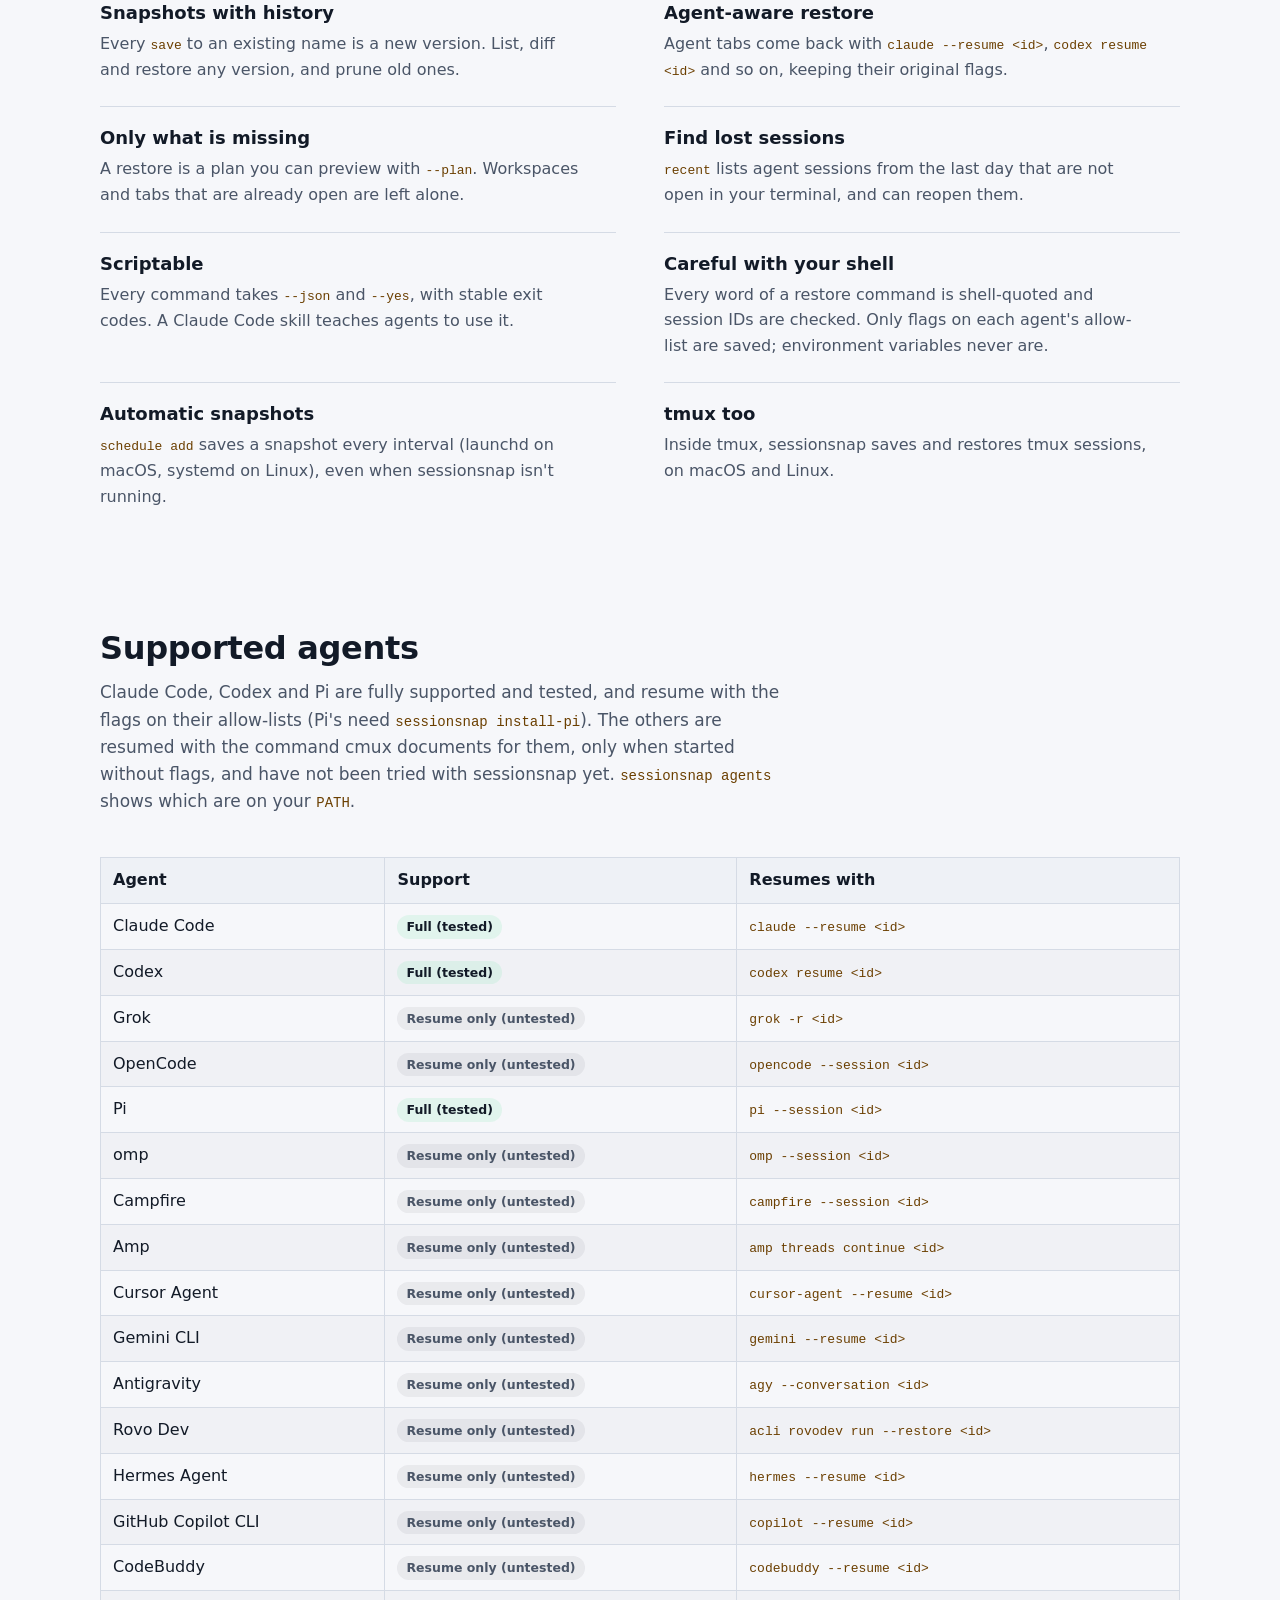
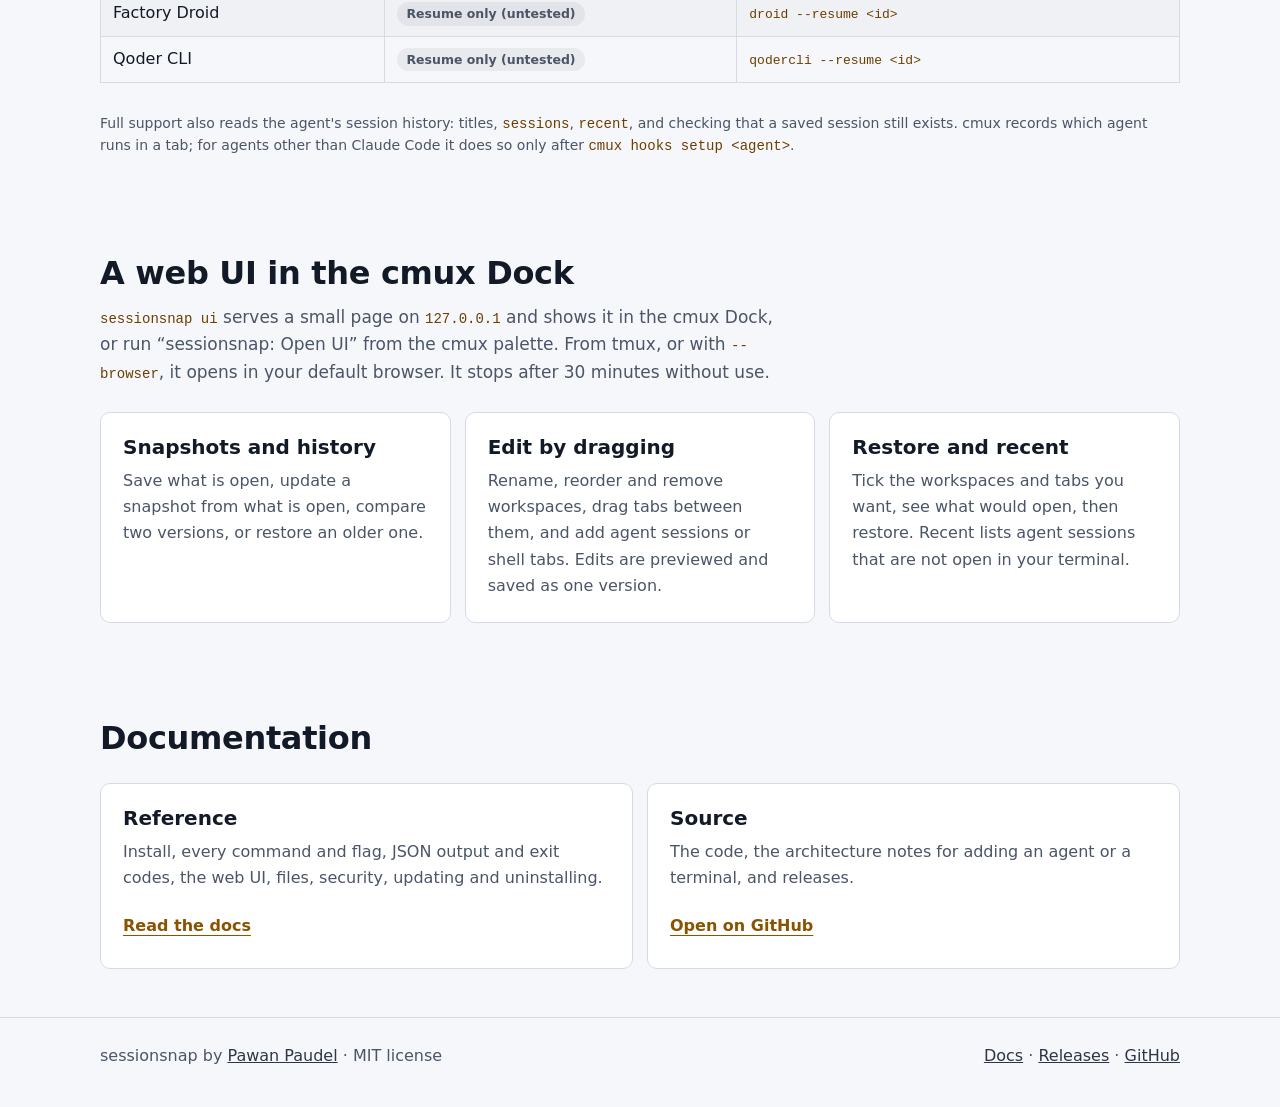
==== commit f8267638: "docs: bring the docs and site in line with pi, keep and cmux 0.65" ====
--- a/site/index.html
+++ b/site/index.html
@@ -70,7 +70,7 @@
     <main id="main">
       <section class="shell hero hero-split" id="install">
         <div class="hero-inner">
-          <p class="eyebrow">cmux · tmux · Claude Code · Codex</p>
+          <p class="eyebrow">cmux · tmux · Claude Code · Codex · Pi</p>
           <h1>Save and resume your coding-agent sessions.</h1>
           <p class="hero-copy">
             sessionsnap takes named, versioned snapshots of your cmux or tmux workspaces and the
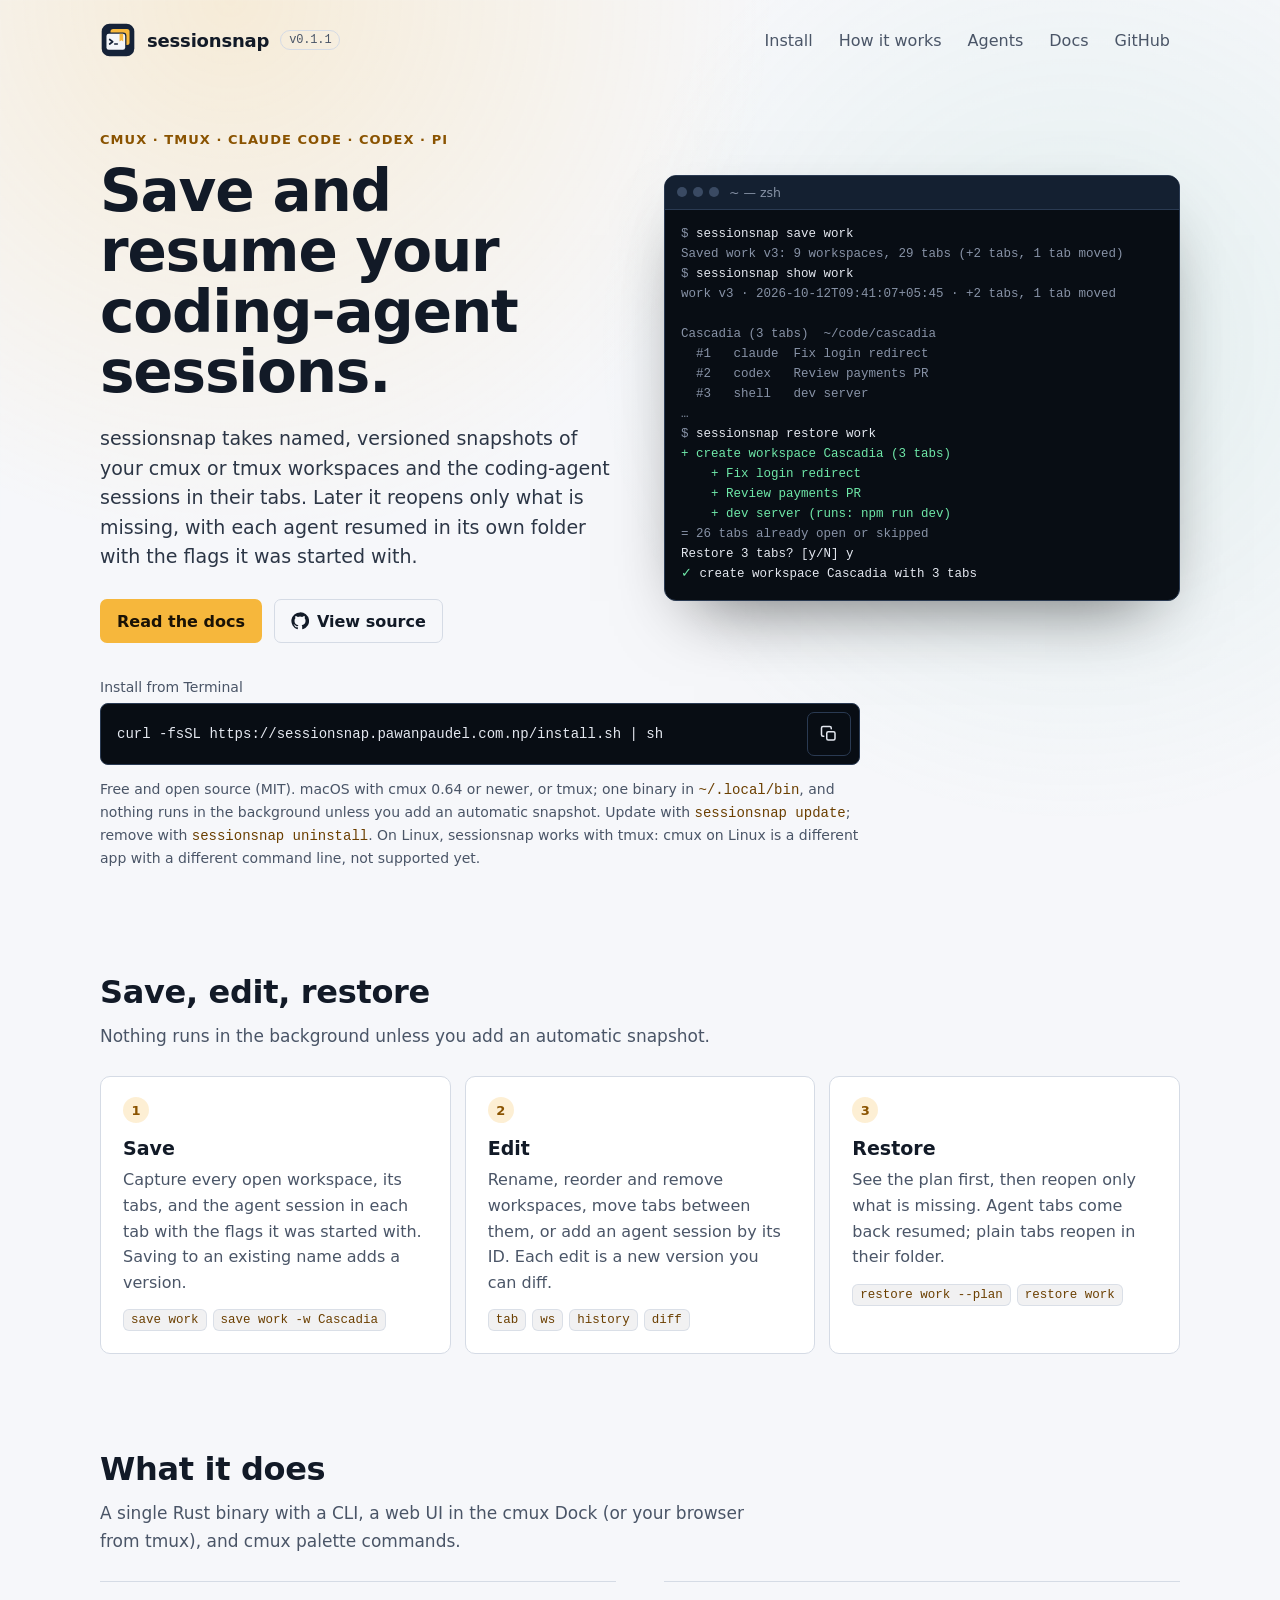
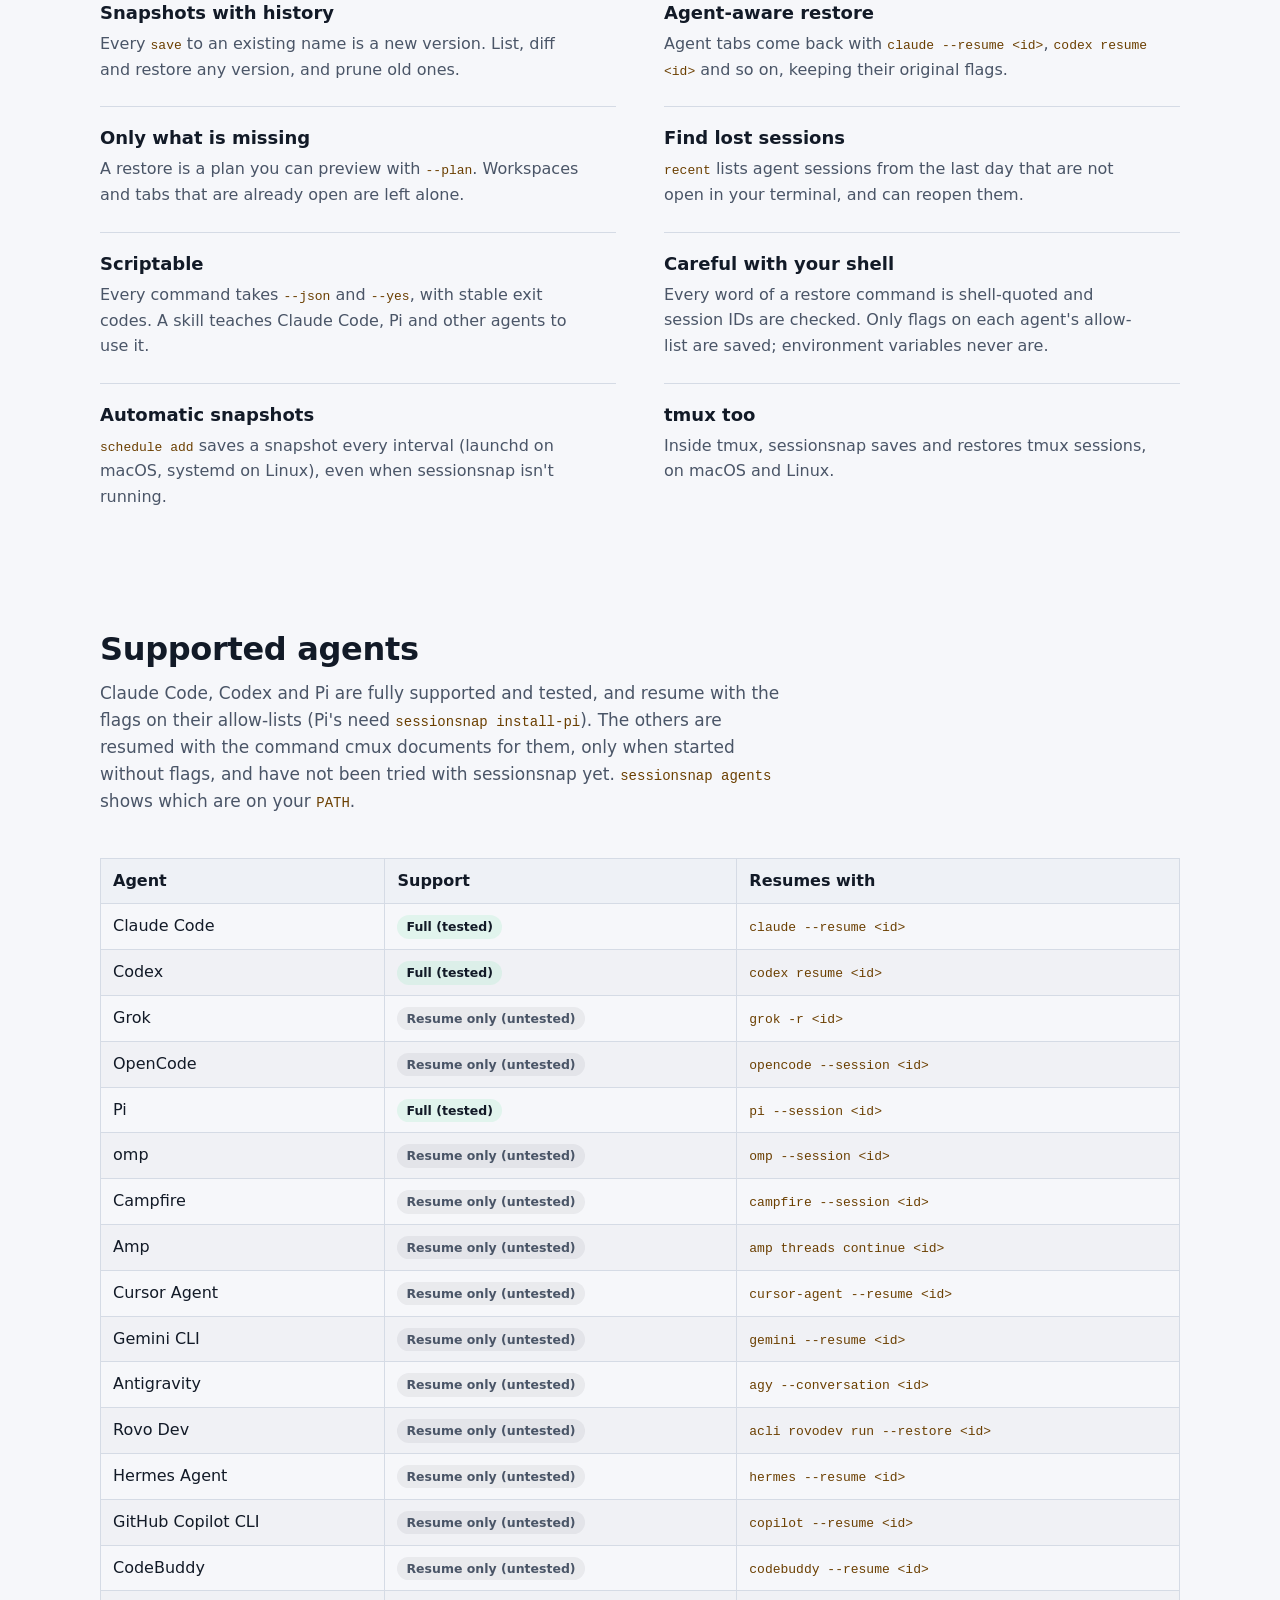
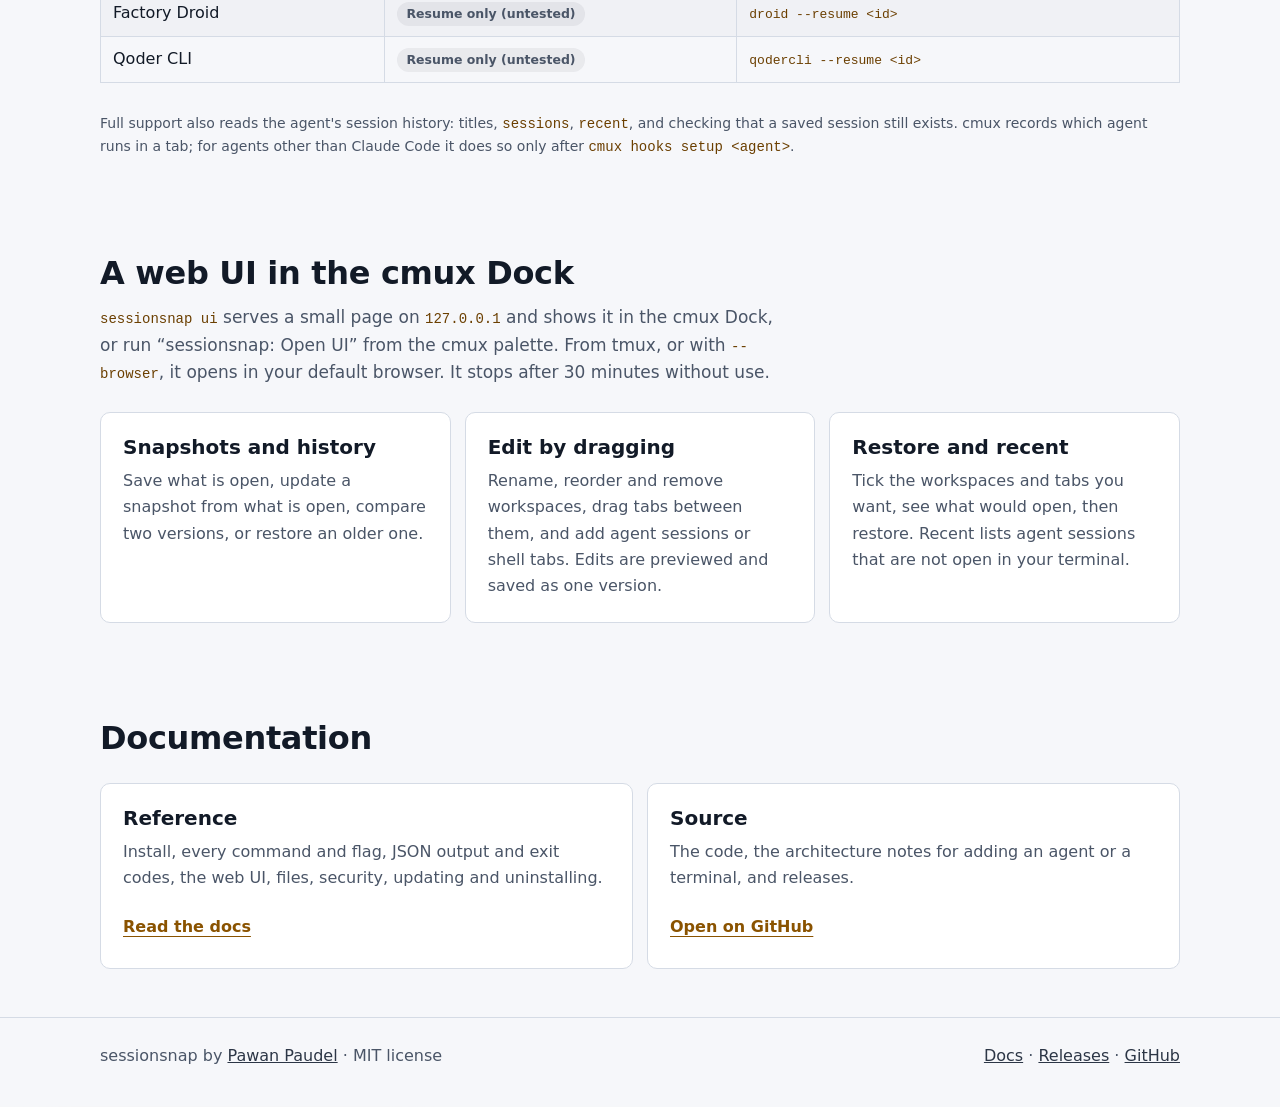
==== commit 2df5a359: "chore: merge the shared agent skill" ====
--- a/site/index.html
+++ b/site/index.html
@@ -206,7 +206,7 @@
           </div>
           <div>
             <dt>Scriptable</dt>
-            <dd>Every command takes <code translate="no">--json</code> and <code translate="no">--yes</code>, with stable exit codes. A Claude Code skill teaches agents to use it.</dd>
+            <dd>Every command takes <code translate="no">--json</code> and <code translate="no">--yes</code>, with stable exit codes. A skill teaches Claude Code, Pi and other agents to use it.</dd>
           </div>
           <div>
             <dt>Careful with your shell</dt>
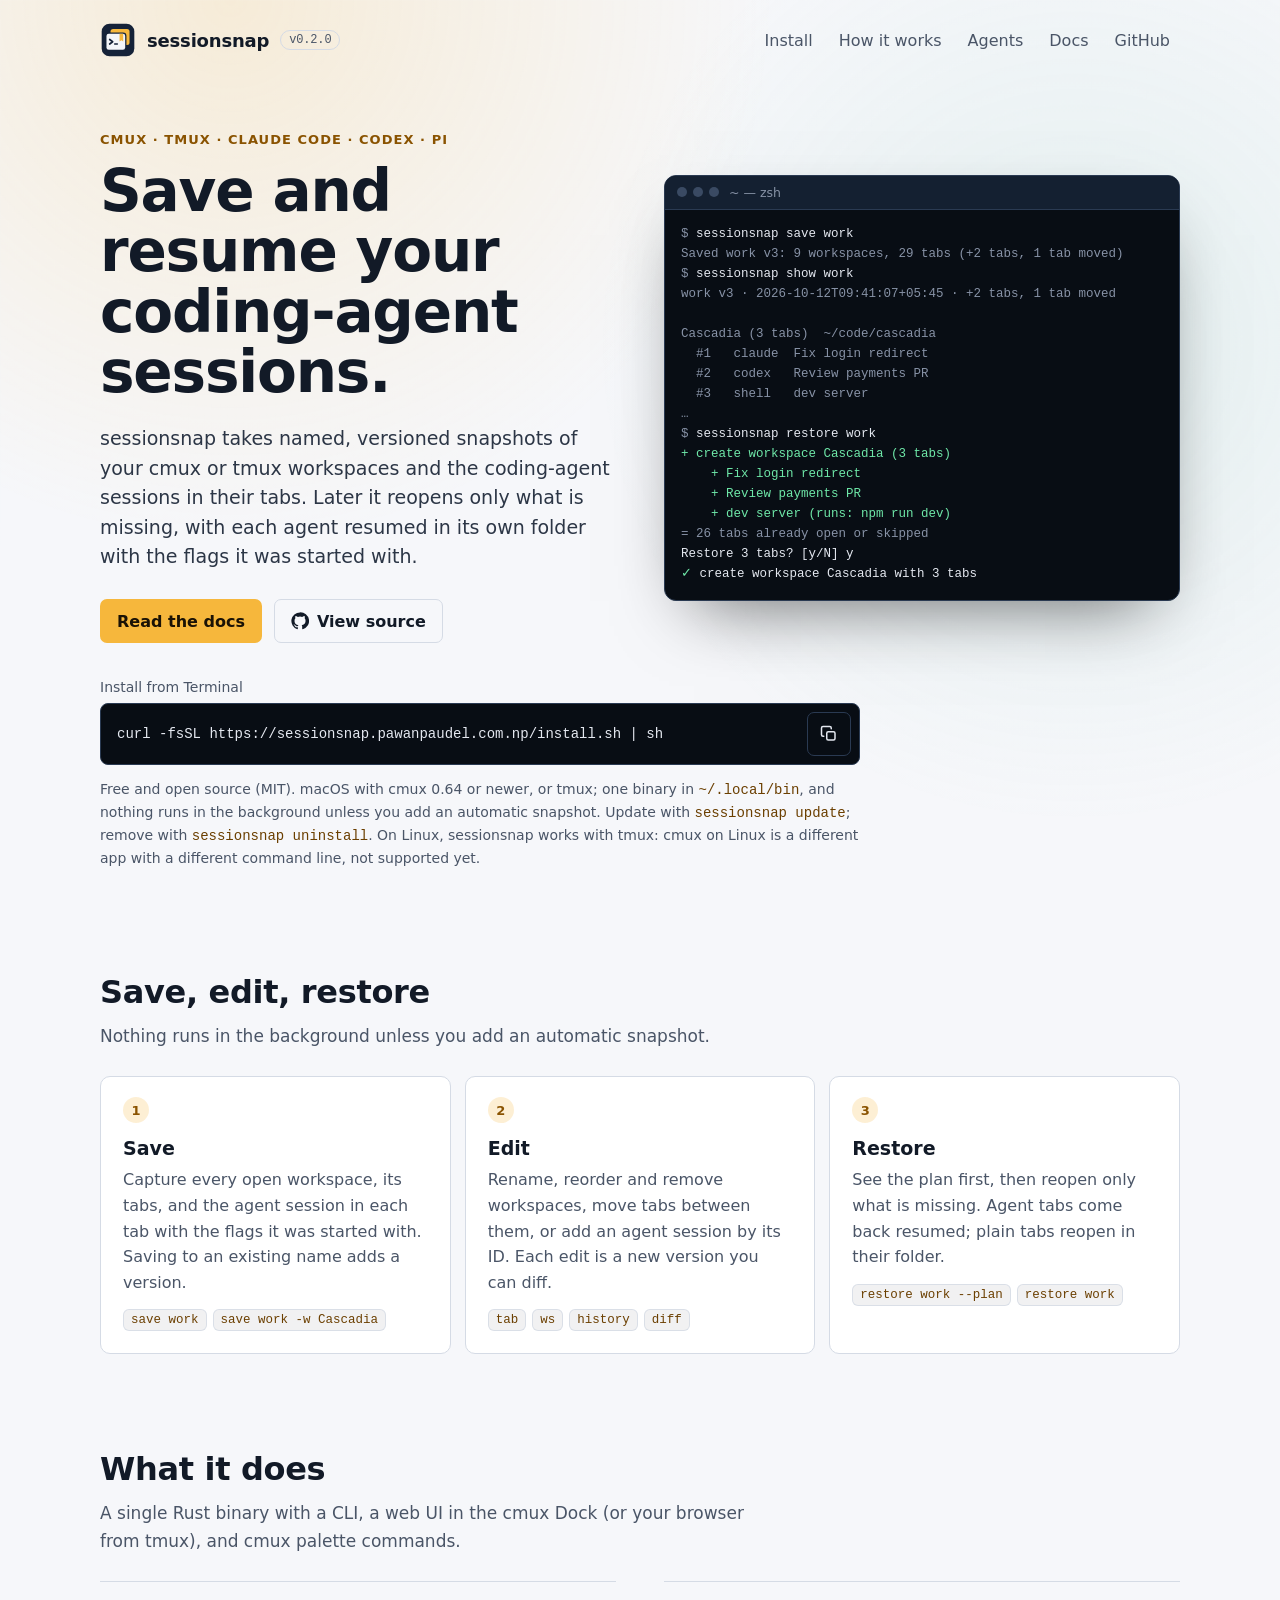
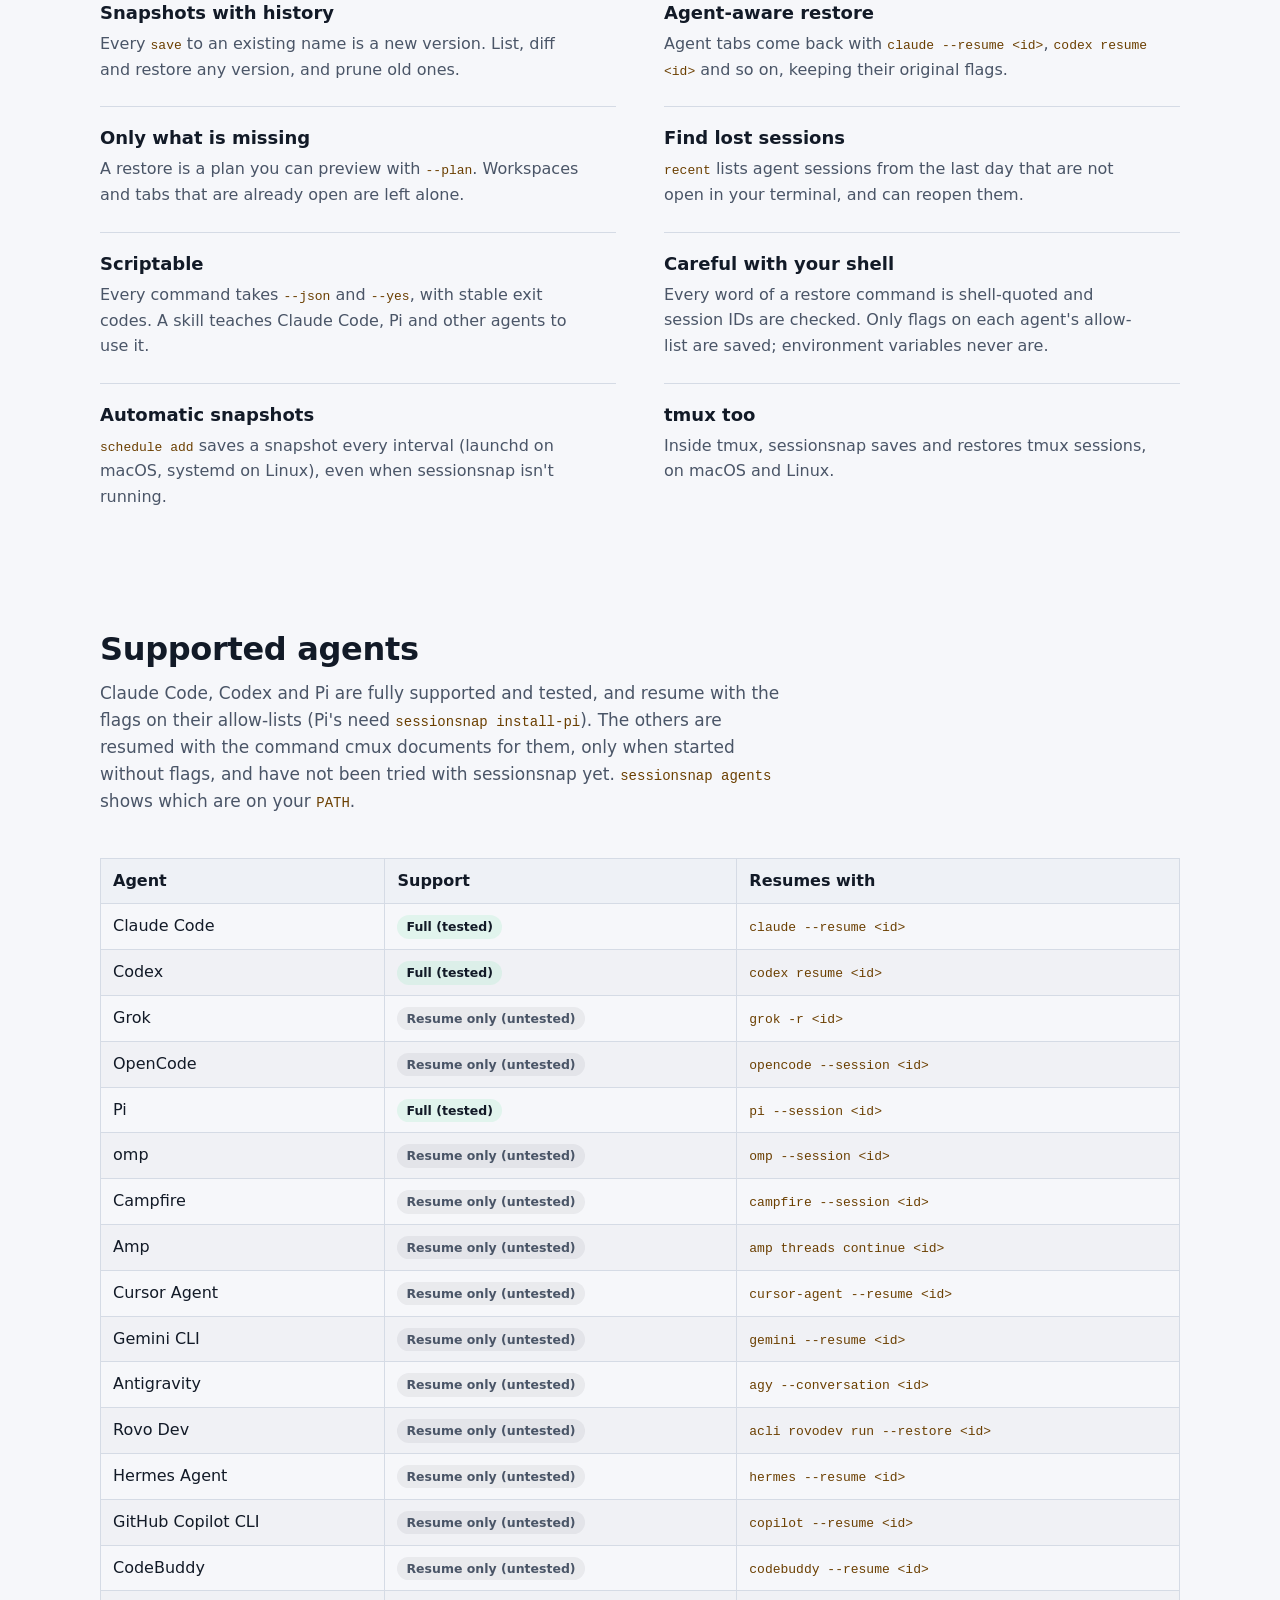
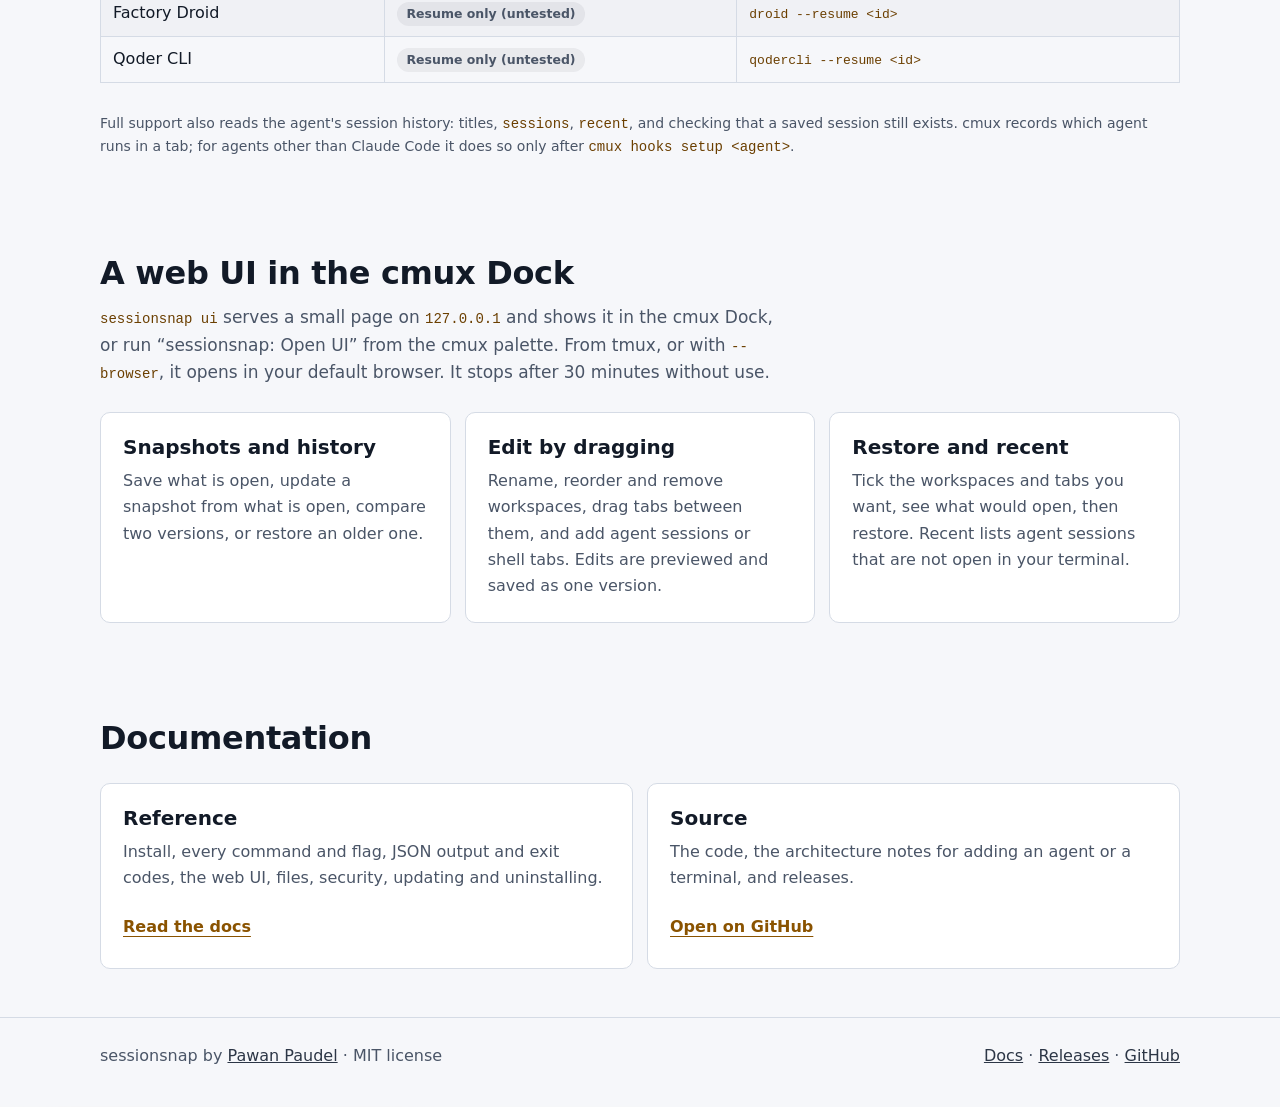
==== commit 31cfbe83: "chore: release v0.2.0" ====
--- a/site/index.html
+++ b/site/index.html
@@ -39,7 +39,7 @@
       "programmingLanguage": "Rust",
       "runtimePlatform": ["cmux", "tmux"],
       "operatingSystem": "macOS, Linux",
-      "version": "0.1.1",
+      "version": "0.2.0",
       "author": {
         "@type": "Person",
         "name": "Pawan Paudel",
@@ -55,7 +55,7 @@
         <a class="brand" href="/">
           <img src="favicon.svg" width="36" height="36" alt="" decoding="async" />
           <span>sessionsnap</span>
-          <span class="version" translate="no">v0.1.1</span>
+          <span class="version" translate="no">v0.2.0</span>
         </a>
         <div class="nav-links">
           <a href="#install">Install</a>
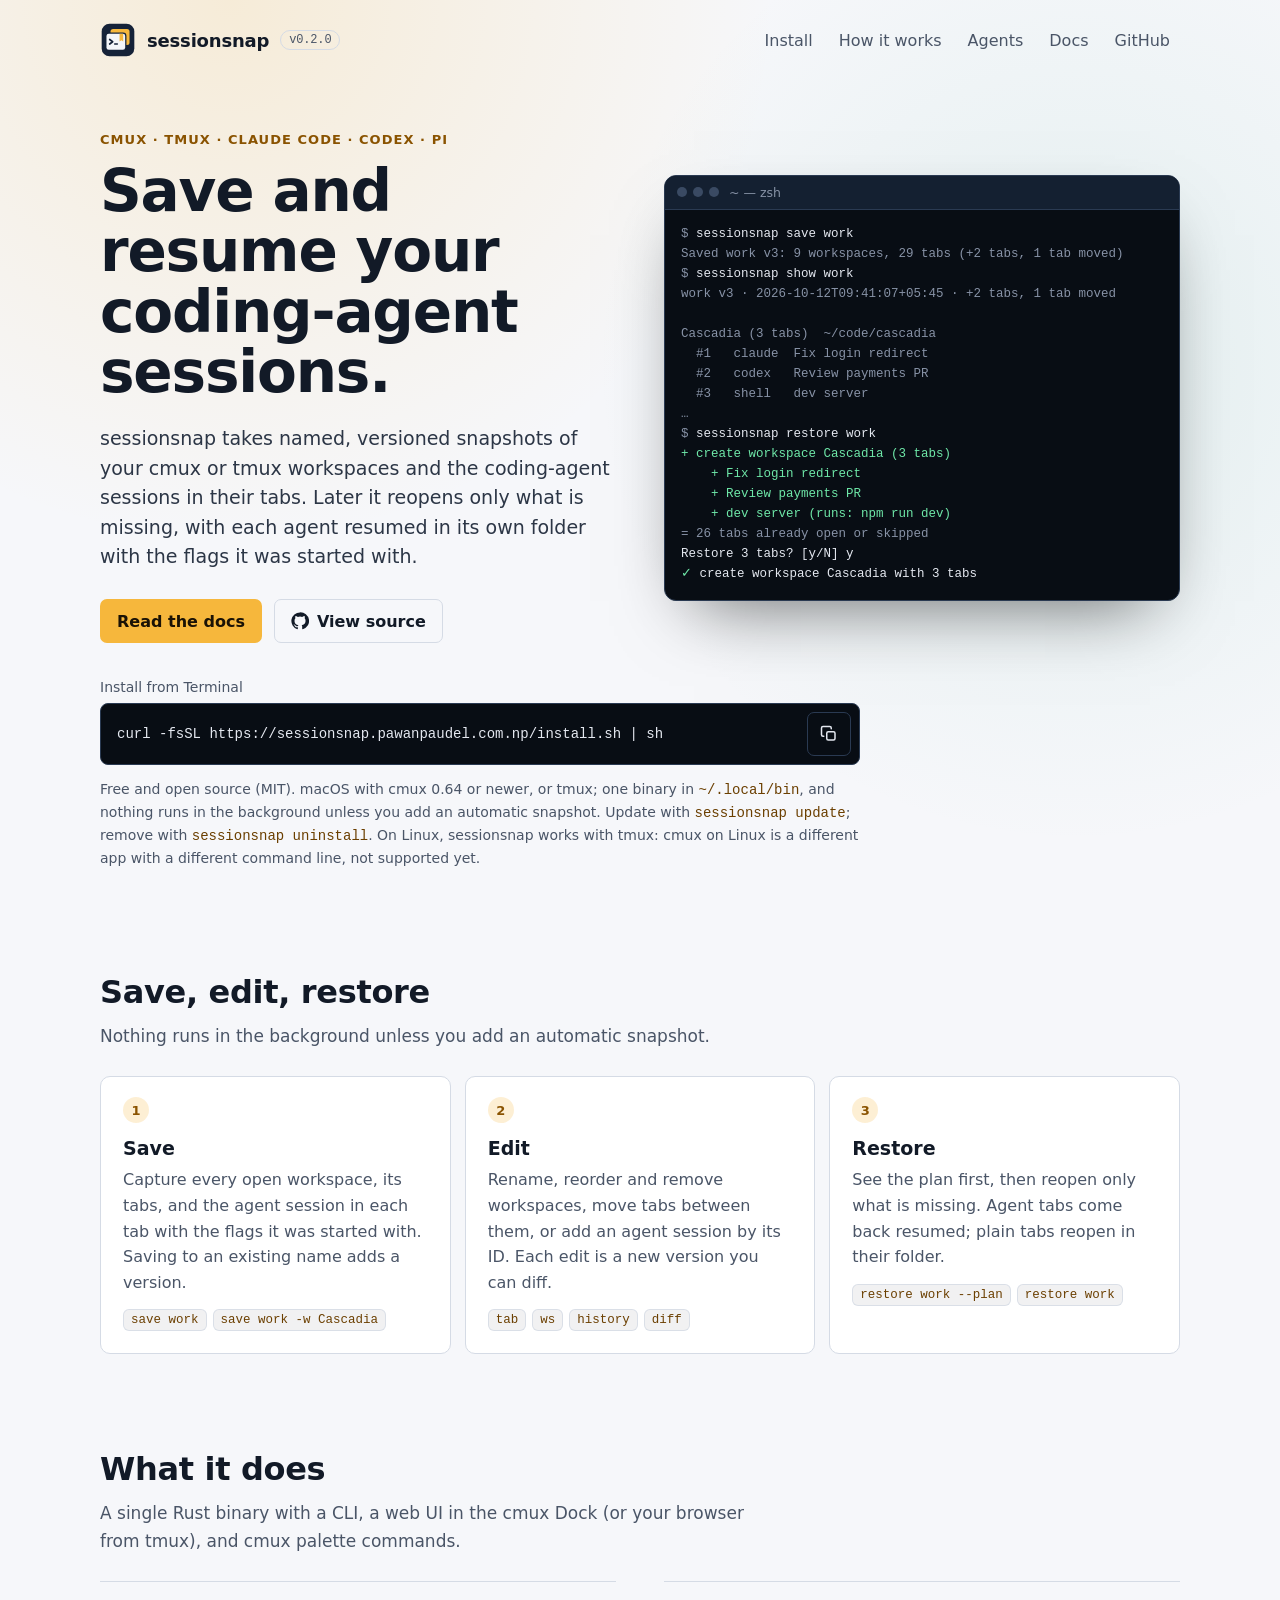
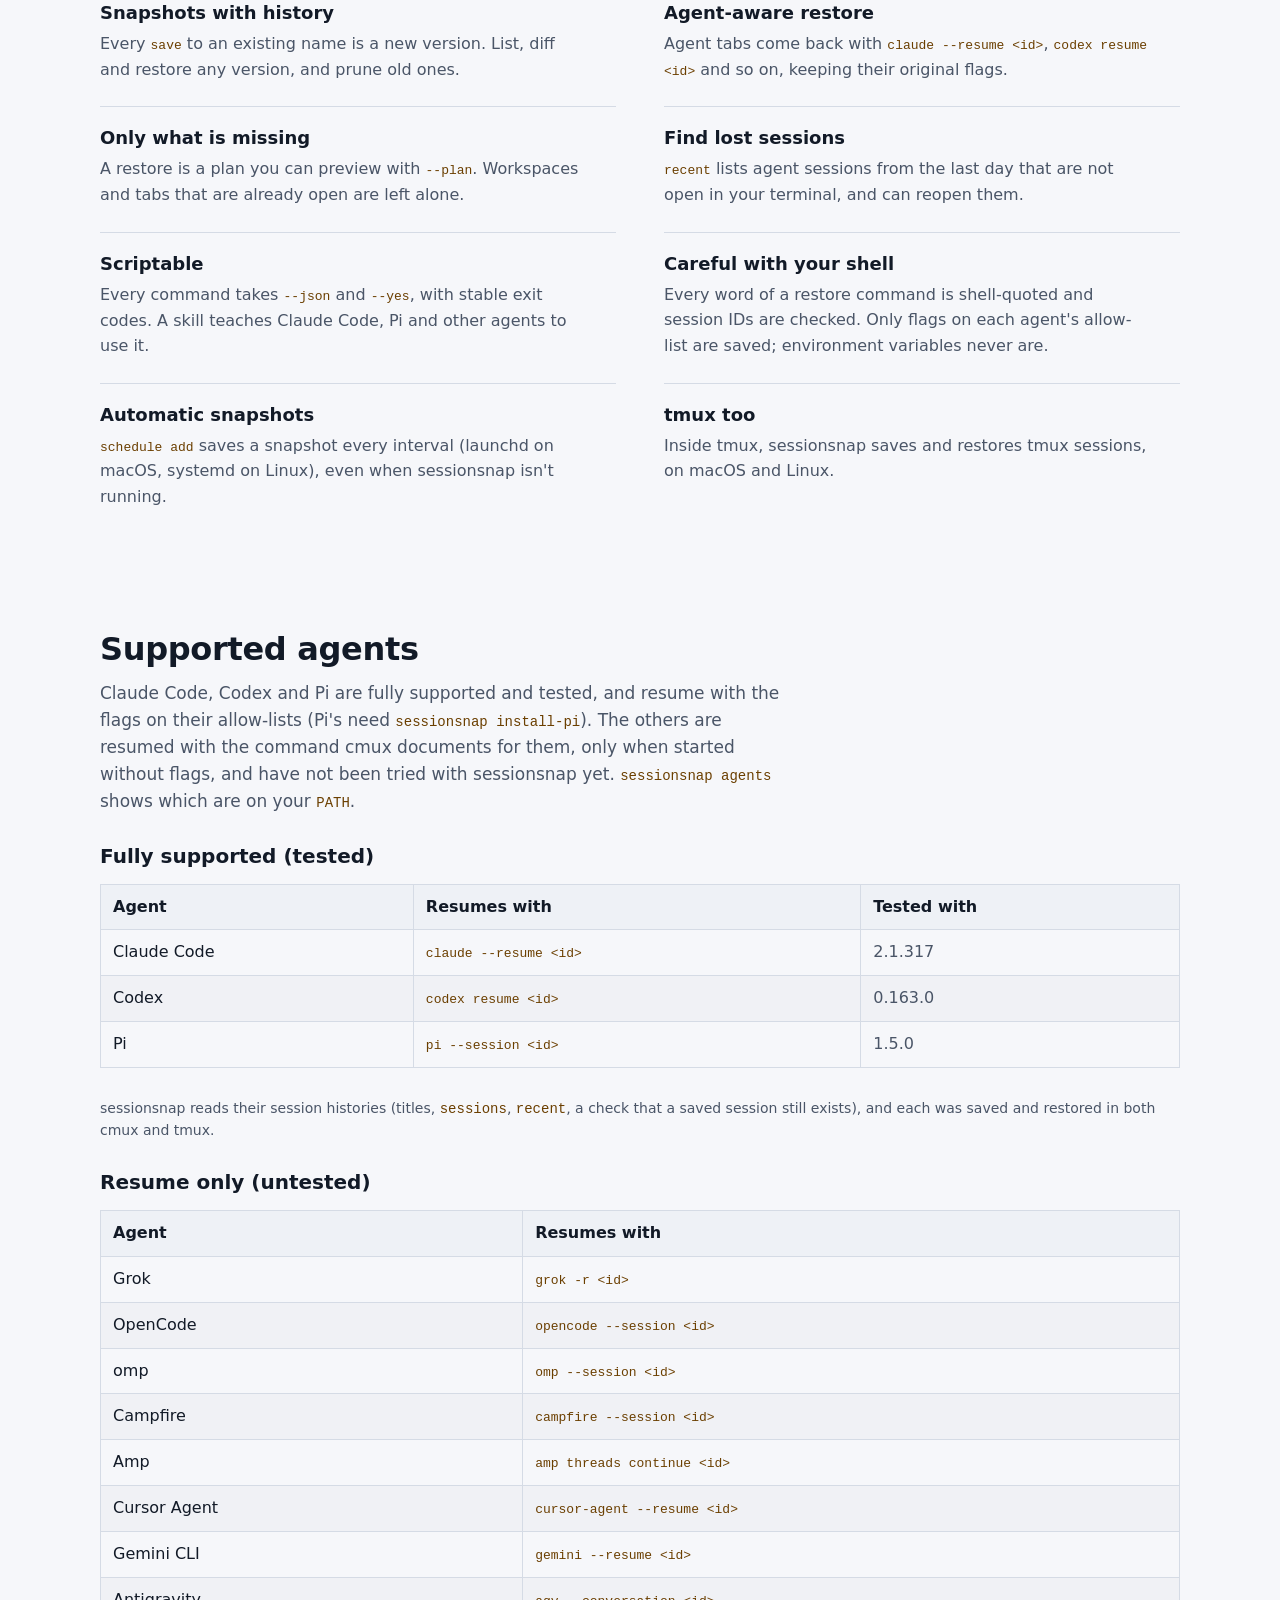
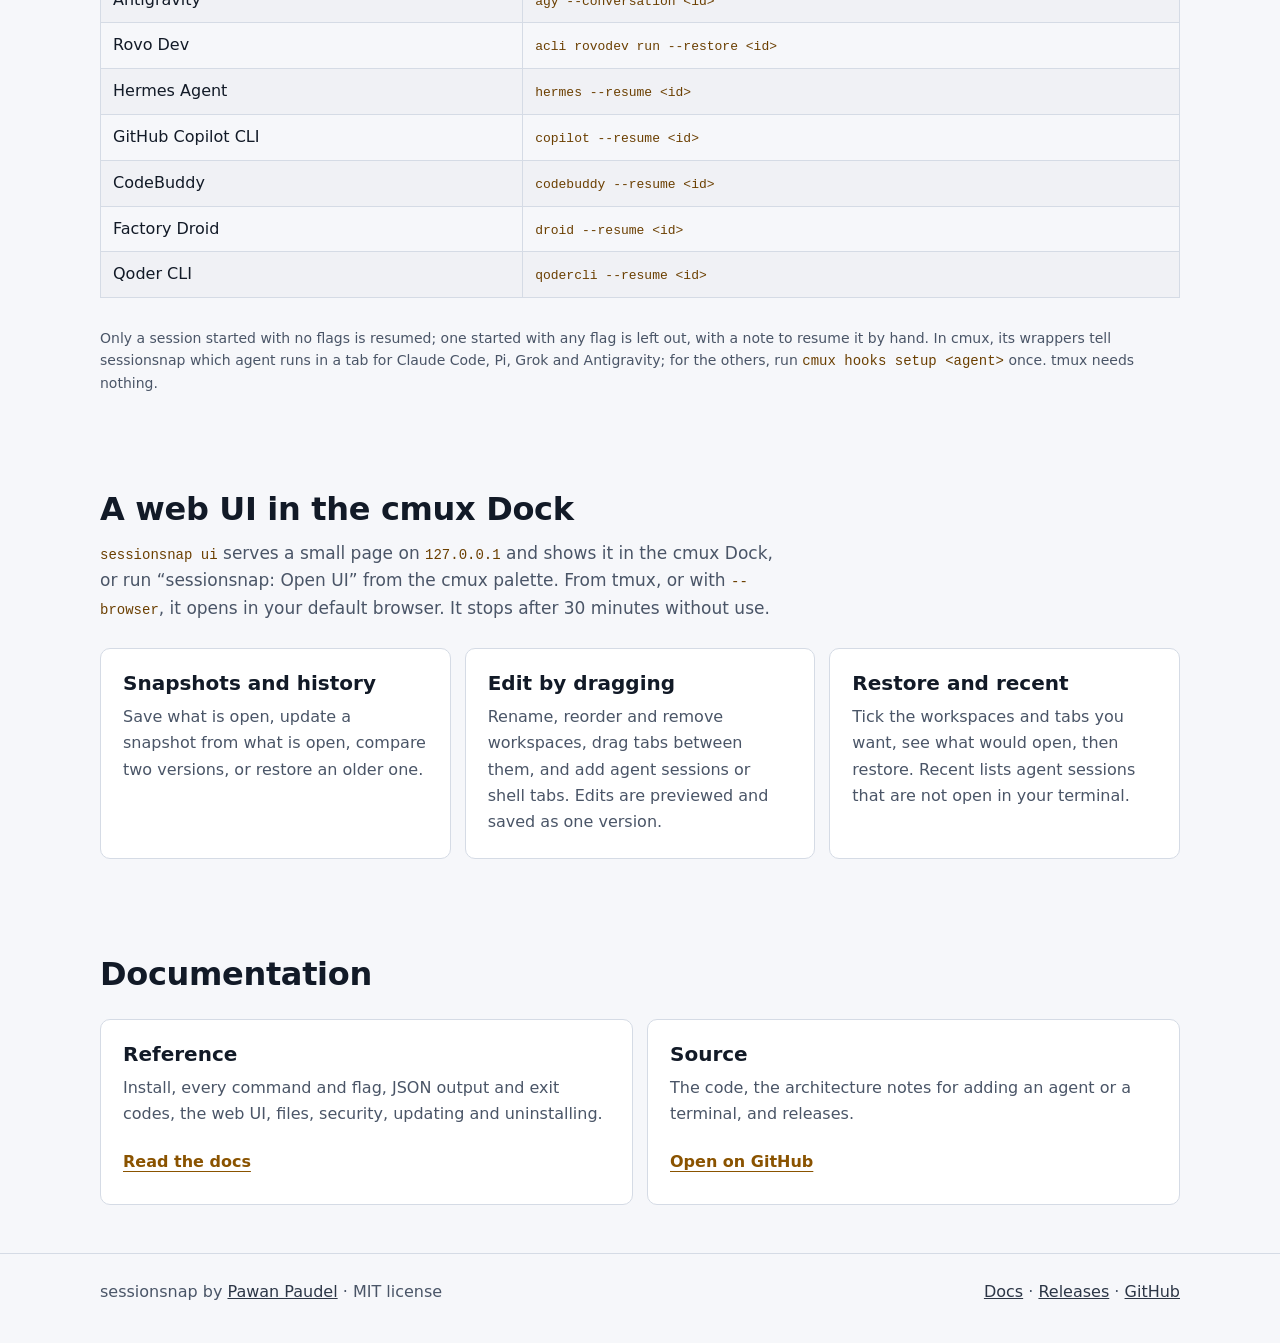
==== commit 90561572: "chore: merge the readme and agents pass" ====
--- a/site/index.html
+++ b/site/index.html
@@ -233,37 +233,53 @@
             <code translate="no">sessionsnap agents</code> shows which are on your <code translate="no">PATH</code>.
           </p>
         </div>
+        <h3 class="agents-sub">Fully supported (tested)</h3>
         <div class="table-wrap">
           <table class="data-table">
             <thead>
-              <tr><th scope="col">Agent</th><th scope="col">Support</th><th scope="col">Resumes with</th></tr>
+              <tr><th scope="col">Agent</th><th scope="col">Resumes with</th><th scope="col">Tested with</th></tr>
             </thead>
             <tbody>
-              <tr><td>Claude Code</td><td><span class="badge full">Full (tested)</span></td><td><code translate="no">claude --resume &lt;id&gt;</code></td></tr>
-              <tr><td>Codex</td><td><span class="badge full">Full (tested)</span></td><td><code translate="no">codex resume &lt;id&gt;</code></td></tr>
-              <tr><td>Grok</td><td><span class="badge resume">Resume only (untested)</span></td><td><code translate="no">grok -r &lt;id&gt;</code></td></tr>
-              <tr><td>OpenCode</td><td><span class="badge resume">Resume only (untested)</span></td><td><code translate="no">opencode --session &lt;id&gt;</code></td></tr>
-              <tr><td>Pi</td><td><span class="badge full">Full (tested)</span></td><td><code translate="no">pi --session &lt;id&gt;</code></td></tr>
-              <tr><td>omp</td><td><span class="badge resume">Resume only (untested)</span></td><td><code translate="no">omp --session &lt;id&gt;</code></td></tr>
-              <tr><td>Campfire</td><td><span class="badge resume">Resume only (untested)</span></td><td><code translate="no">campfire --session &lt;id&gt;</code></td></tr>
-              <tr><td>Amp</td><td><span class="badge resume">Resume only (untested)</span></td><td><code translate="no">amp threads continue &lt;id&gt;</code></td></tr>
-              <tr><td>Cursor Agent</td><td><span class="badge resume">Resume only (untested)</span></td><td><code translate="no">cursor-agent --resume &lt;id&gt;</code></td></tr>
-              <tr><td>Gemini CLI</td><td><span class="badge resume">Resume only (untested)</span></td><td><code translate="no">gemini --resume &lt;id&gt;</code></td></tr>
-              <tr><td>Antigravity</td><td><span class="badge resume">Resume only (untested)</span></td><td><code translate="no">agy --conversation &lt;id&gt;</code></td></tr>
-              <tr><td>Rovo Dev</td><td><span class="badge resume">Resume only (untested)</span></td><td><code translate="no">acli rovodev run --restore &lt;id&gt;</code></td></tr>
-              <tr><td>Hermes Agent</td><td><span class="badge resume">Resume only (untested)</span></td><td><code translate="no">hermes --resume &lt;id&gt;</code></td></tr>
-              <tr><td>GitHub Copilot CLI</td><td><span class="badge resume">Resume only (untested)</span></td><td><code translate="no">copilot --resume &lt;id&gt;</code></td></tr>
-              <tr><td>CodeBuddy</td><td><span class="badge resume">Resume only (untested)</span></td><td><code translate="no">codebuddy --resume &lt;id&gt;</code></td></tr>
-              <tr><td>Factory Droid</td><td><span class="badge resume">Resume only (untested)</span></td><td><code translate="no">droid --resume &lt;id&gt;</code></td></tr>
-              <tr><td>Qoder CLI</td><td><span class="badge resume">Resume only (untested)</span></td><td><code translate="no">qodercli --resume &lt;id&gt;</code></td></tr>
+              <tr><td>Claude Code</td><td><code translate="no">claude --resume &lt;id&gt;</code></td><td>2.1.317</td></tr>
+              <tr><td>Codex</td><td><code translate="no">codex resume &lt;id&gt;</code></td><td>0.163.0</td></tr>
+              <tr><td>Pi</td><td><code translate="no">pi --session &lt;id&gt;</code></td><td>1.5.0</td></tr>
             </tbody>
           </table>
         </div>
         <p class="requirements">
-          Full support also reads the agent's session history: titles, <code translate="no">sessions</code>,
-          <code translate="no">recent</code>, and checking that a saved session still exists. cmux records
-          which agent runs in a tab; for agents other than Claude Code it does so only after
-          <code translate="no">cmux hooks setup &lt;agent&gt;</code>.
+          sessionsnap reads their session histories (titles, <code translate="no">sessions</code>,
+          <code translate="no">recent</code>, a check that a saved session still exists), and each was
+          saved and restored in both cmux and tmux.
+        </p>
+        <h3 class="agents-sub">Resume only (untested)</h3>
+        <div class="table-wrap">
+          <table class="data-table">
+            <thead>
+              <tr><th scope="col">Agent</th><th scope="col">Resumes with</th></tr>
+            </thead>
+            <tbody>
+              <tr><td>Grok</td><td><code translate="no">grok -r &lt;id&gt;</code></td></tr>
+              <tr><td>OpenCode</td><td><code translate="no">opencode --session &lt;id&gt;</code></td></tr>
+              <tr><td>omp</td><td><code translate="no">omp --session &lt;id&gt;</code></td></tr>
+              <tr><td>Campfire</td><td><code translate="no">campfire --session &lt;id&gt;</code></td></tr>
+              <tr><td>Amp</td><td><code translate="no">amp threads continue &lt;id&gt;</code></td></tr>
+              <tr><td>Cursor Agent</td><td><code translate="no">cursor-agent --resume &lt;id&gt;</code></td></tr>
+              <tr><td>Gemini CLI</td><td><code translate="no">gemini --resume &lt;id&gt;</code></td></tr>
+              <tr><td>Antigravity</td><td><code translate="no">agy --conversation &lt;id&gt;</code></td></tr>
+              <tr><td>Rovo Dev</td><td><code translate="no">acli rovodev run --restore &lt;id&gt;</code></td></tr>
+              <tr><td>Hermes Agent</td><td><code translate="no">hermes --resume &lt;id&gt;</code></td></tr>
+              <tr><td>GitHub Copilot CLI</td><td><code translate="no">copilot --resume &lt;id&gt;</code></td></tr>
+              <tr><td>CodeBuddy</td><td><code translate="no">codebuddy --resume &lt;id&gt;</code></td></tr>
+              <tr><td>Factory Droid</td><td><code translate="no">droid --resume &lt;id&gt;</code></td></tr>
+              <tr><td>Qoder CLI</td><td><code translate="no">qodercli --resume &lt;id&gt;</code></td></tr>
+            </tbody>
+          </table>
+        </div>
+        <p class="requirements">
+          Only a session started with no flags is resumed; one started with any flag is left out, with
+          a note to resume it by hand. In cmux, its wrappers tell sessionsnap which agent runs in a tab
+          for Claude Code, Pi, Grok and Antigravity; for the others, run
+          <code translate="no">cmux hooks setup &lt;agent&gt;</code> once. tmux needs nothing.
         </p>
       </section>
 
--- a/site/styles.css
+++ b/site/styles.css
@@ -715,24 +715,11 @@
   white-space: nowrap;
 }
 
-.badge {
-  border-radius: 999px;
-  display: inline-block;
-  font-size: 12.5px;
-  font-weight: 700;
-  padding: 2px 9px;
-  white-space: nowrap;
-}
-
-.badge.full {
-  background: rgba(110, 231, 168, 0.16);
-  color: var(--text);
-}
-
-.badge.resume {
-  background: var(--hover);
-  color: var(--muted);
-}
+.agents-sub {
+  font-size: 20px;
+  margin: 28px 0 0;
+}
+
 
 /* ---- Doc pages ---- */
 
@@ -1131,9 +1118,6 @@
   }
 
   /* Lets the agents table fit a phone instead of scrolling sideways. */
-  .badge {
-    white-space: normal;
-  }
 
   .data-table code {
     overflow-wrap: anywhere;
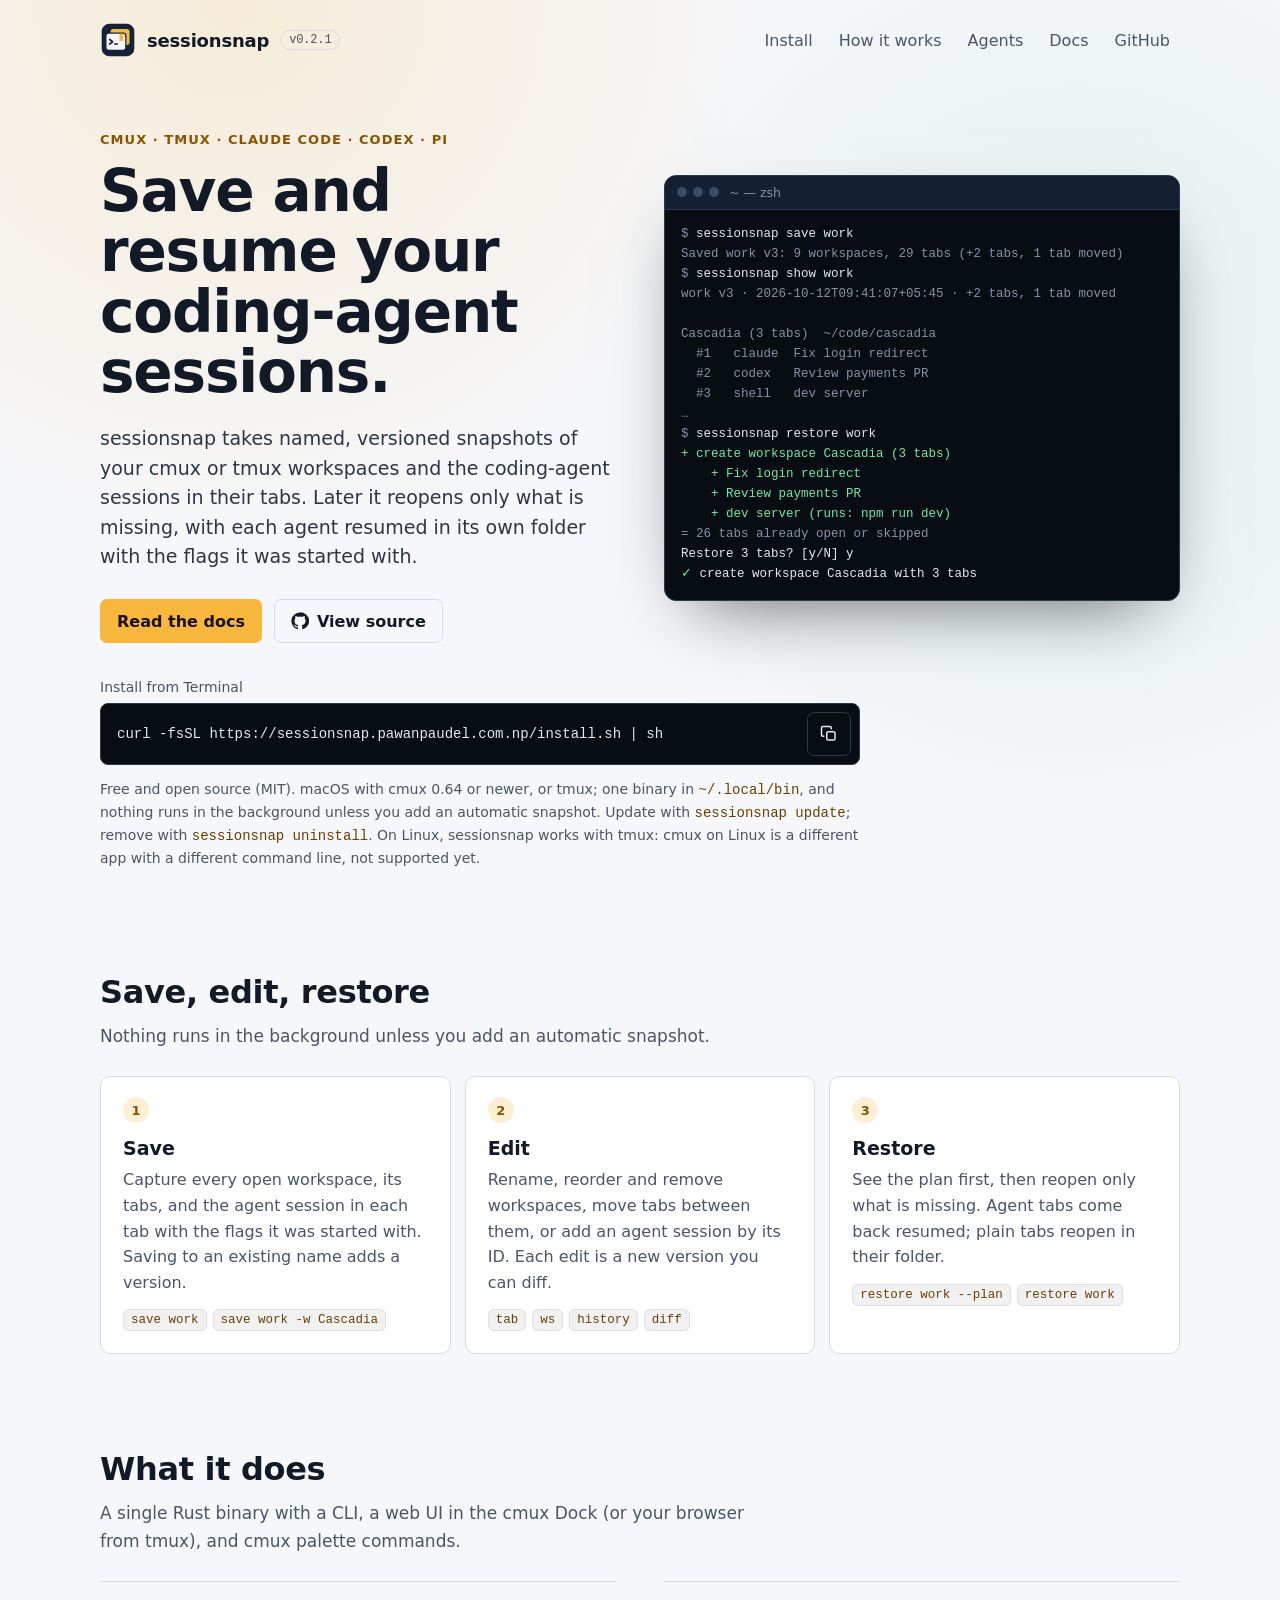
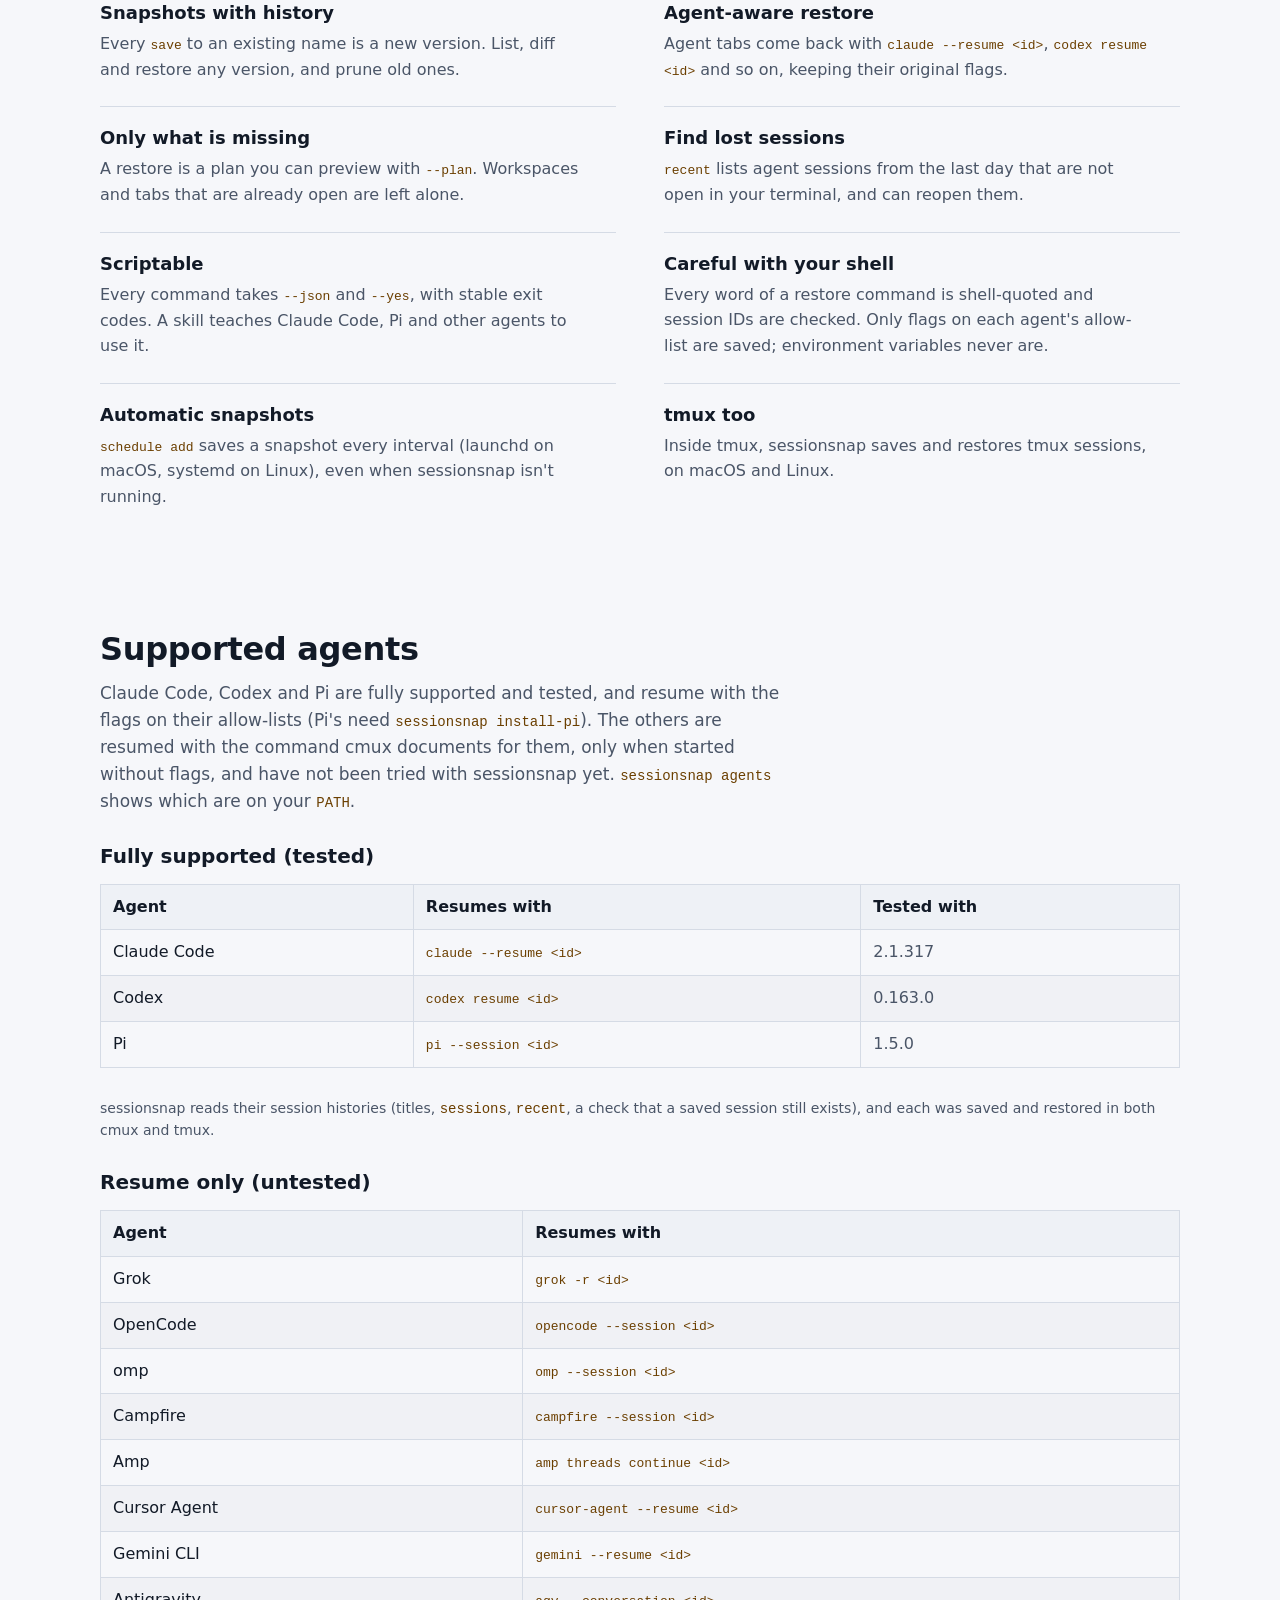
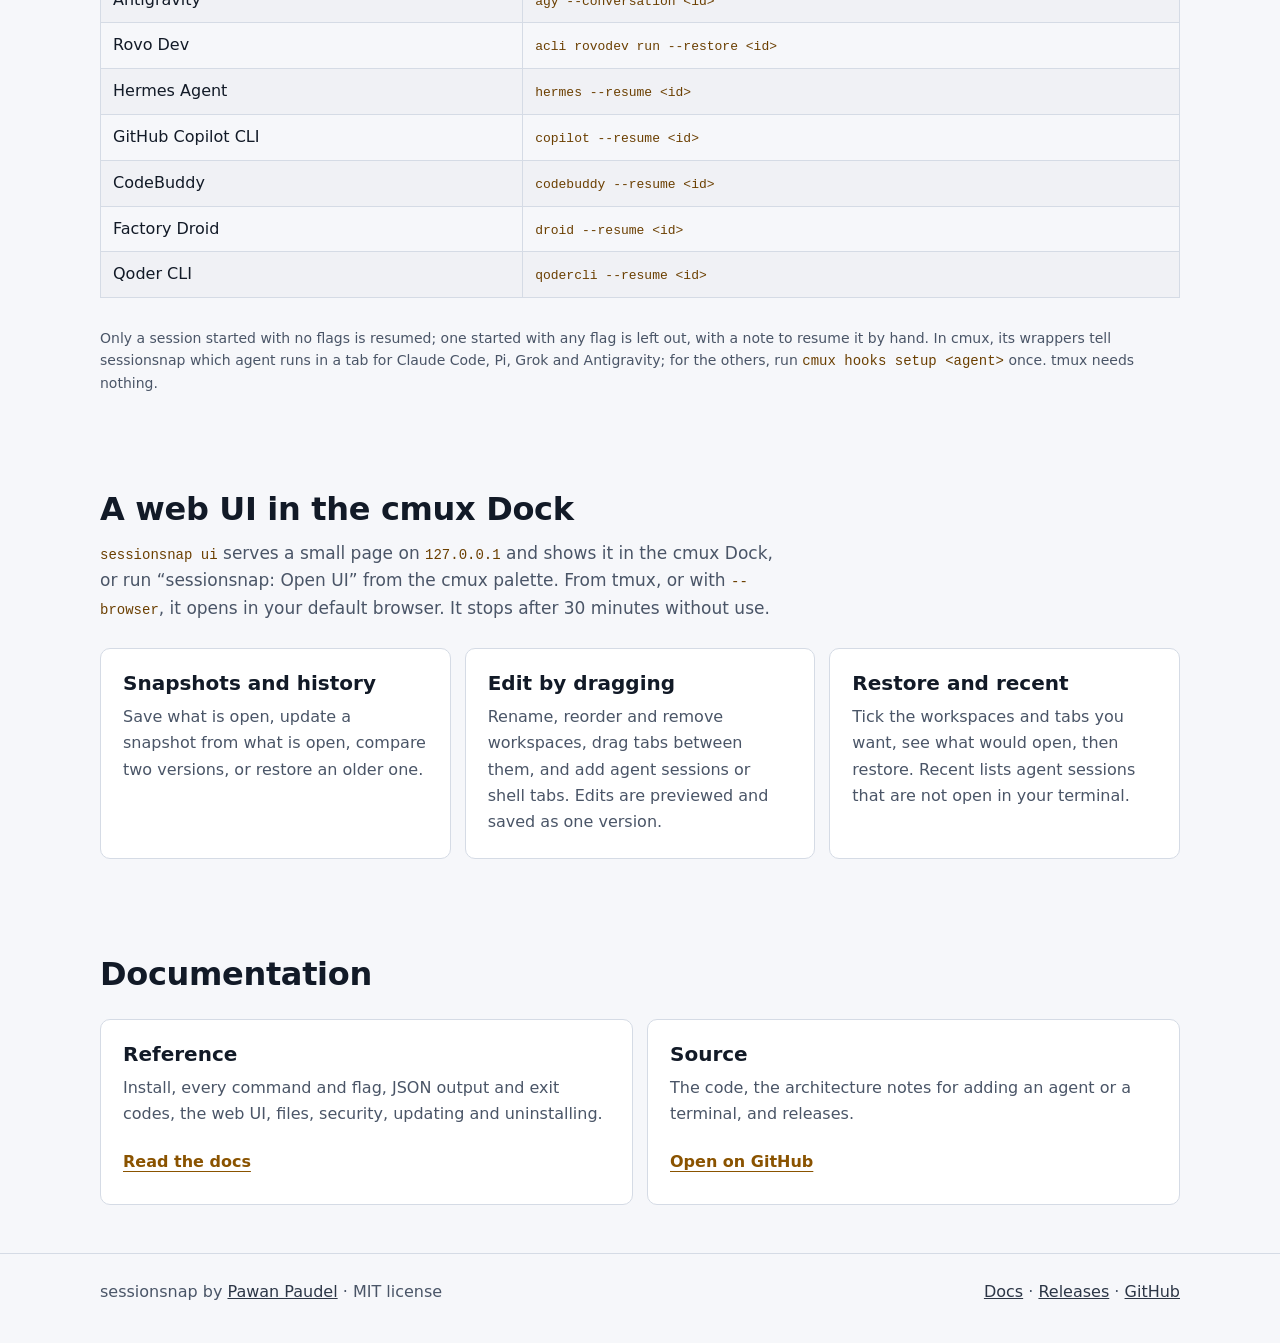
==== commit 6dbeed3f: "chore: release v0.2.1" ====
--- a/site/index.html
+++ b/site/index.html
@@ -39,7 +39,7 @@
       "programmingLanguage": "Rust",
       "runtimePlatform": ["cmux", "tmux"],
       "operatingSystem": "macOS, Linux",
-      "version": "0.2.0",
+      "version": "0.2.1",
       "author": {
         "@type": "Person",
         "name": "Pawan Paudel",
@@ -55,7 +55,7 @@
         <a class="brand" href="/">
           <img src="favicon.svg" width="36" height="36" alt="" decoding="async" />
           <span>sessionsnap</span>
-          <span class="version" translate="no">v0.2.0</span>
+          <span class="version" translate="no">v0.2.1</span>
         </a>
         <div class="nav-links">
           <a href="#install">Install</a>
